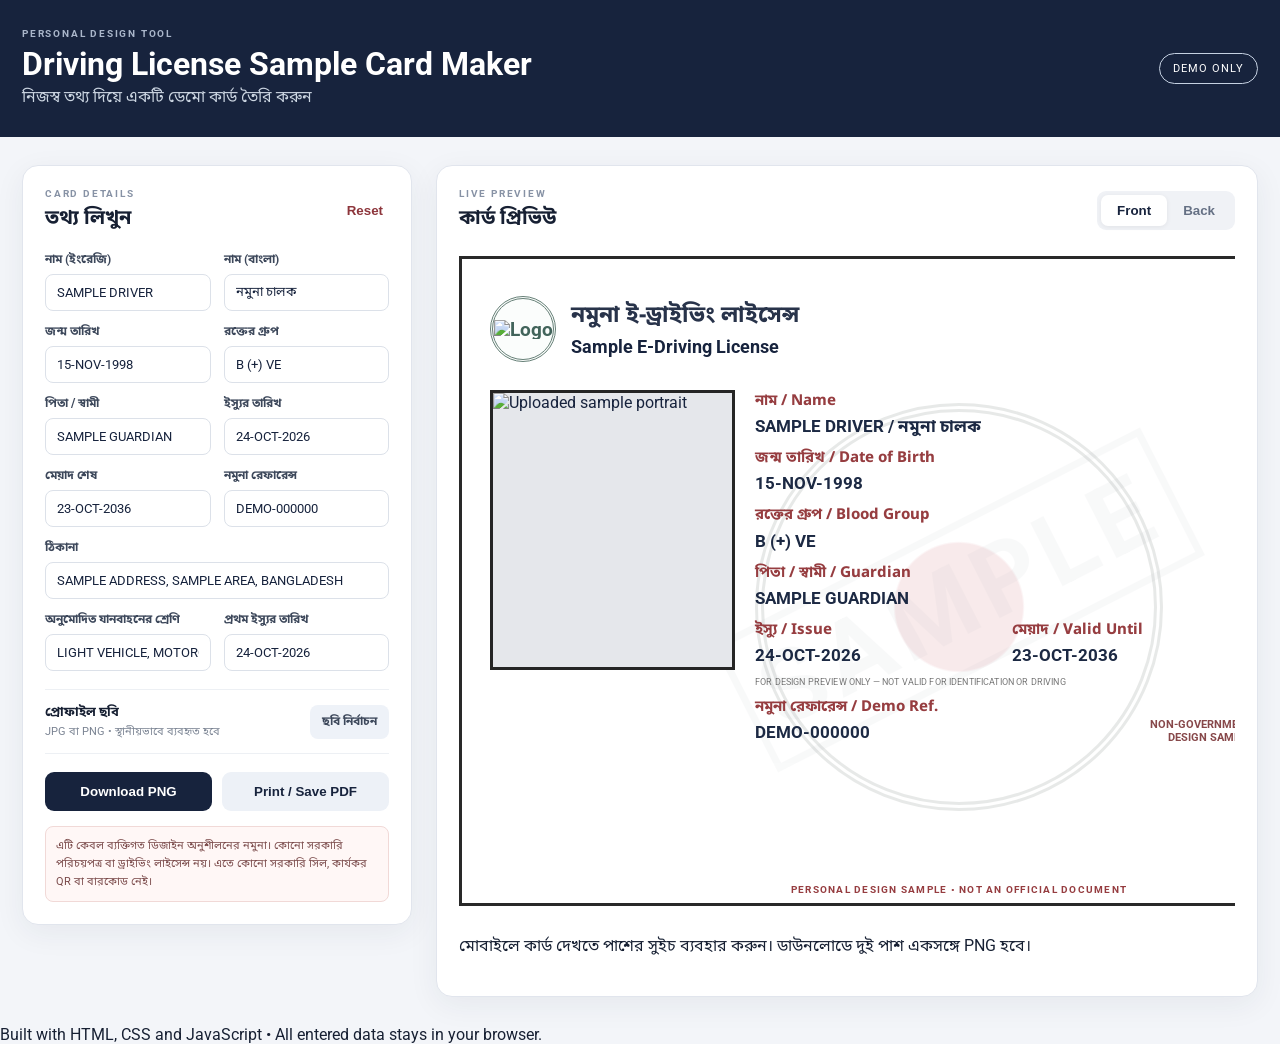
==== index.html @ 72521436 "Update logo image source in index.html" ====
<!doctype html>
<html lang="bn">
<head>
  <meta charset="utf-8">
  <meta name="viewport" content="width=device-width, initial-scale=1">
  <meta name="description" content="Personal driving licence sample card designer">
  <title>Driving License Sample Card Maker</title>
  <link rel="preconnect" href="https://fonts.googleapis.com">
  <link rel="preconnect" href="https://fonts.gstatic.com" crossorigin>
  <link href="https://fonts.googleapis.com/css2?family=Noto+Sans+Bengali:wght@400;500;600;700&family=Roboto:wght@400;500;700&display=swap" rel="stylesheet">
  <link rel="stylesheet" href="style.css">
</head>
<body>
  <header class="topbar">
    <div>
      <p class="eyebrow">PERSONAL DESIGN TOOL</p>
      <h1>Driving License Sample Card Maker</h1>
      <p class="subhead">নিজস্ব তথ্য দিয়ে একটি ডেমো কার্ড তৈরি করুন</p>
    </div>
    <span class="header-tag">DEMO ONLY</span>
  </header>

  <main class="layout">
    <section class="panel form-panel">
      <div class="section-heading">
        <div><p class="eyebrow">CARD DETAILS</p><h2>তথ্য লিখুন</h2></div>
        <button type="button" class="text-button" id="resetBtn">Reset</button>
      </div>

      <form id="cardForm">
        <div class="form-grid">
          <label>নাম (ইংরেজি)<input name="nameEn" id="nameEn" value="SAMPLE DRIVER" maxlength="60"></label>
          <label>নাম (বাংলা)<input name="nameBn" id="nameBn" value="নমুনা চালক" maxlength="60"></label>
          <label>জন্ম তারিখ<input name="dob" id="dob" value="15-NOV-1998" maxlength="20"></label>
          <label>রক্তের গ্রুপ<input name="blood" id="blood" value="B (+) VE" maxlength="12"></label>
          <label>পিতা / স্বামী<input name="guardian" id="guardian" value="SAMPLE GUARDIAN" maxlength="60"></label>
          <label>ইস্যুর তারিখ<input name="issue" id="issue" value="24-OCT-2026" maxlength="20"></label>
          <label>মেয়াদ শেষ<input name="expiry" id="expiry" value="23-OCT-2036" maxlength="20"></label>
          <label>নমুনা রেফারেন্স<input name="reference" id="reference" value="DEMO-000000" maxlength="24"></label>
          <label class="full">ঠিকানা<input name="address" id="address" value="SAMPLE ADDRESS, SAMPLE AREA, BANGLADESH" maxlength="130"></label>
          <label>অনুমোদিত যানবাহনের শ্রেণি<input name="classes" id="classes" value="LIGHT VEHICLE, MOTORCYCLE" maxlength="80"></label>
          <label>প্রথম ইস্যুর তারিখ<input name="firstIssue" id="firstIssue" value="24-OCT-2026" maxlength="20"></label>
        </div>

        <div class="upload-row">
          <div><strong>প্রোফাইল ছবি</strong><small>JPG বা PNG • স্থানীয়ভাবে ব্যবহৃত হবে</small></div>
          <label class="upload-button">ছবি নির্বাচন<input type="file" id="photoInput" accept="image/*"></label>
        </div>
        <div class="actions">
          <button type="button" class="primary" id="downloadPng">Download PNG</button>
          <button type="button" class="secondary" id="printBtn">Print / Save PDF</button>
        </div>
        <p class="notice">এটি কেবল ব্যক্তিগত ডিজাইন অনুশীলনের নমুনা। কোনো সরকারি পরিচয়পত্র বা ড্রাইভিং লাইসেন্স নয়। এতে কোনো সরকারি সিল, কার্যকর QR বা বারকোড নেই।</p>
      </form>
    </section>

    <section class="preview-area">
      <div class="section-heading preview-heading">
        <div><p class="eyebrow">LIVE PREVIEW</p><h2>কার্ড প্রিভিউ</h2></div>
        <div class="side-switch" role="group" aria-label="Card side">
          <button class="side-btn active" data-side="front" type="button">Front</button>
          <button class="side-btn" data-side="back" type="button">Back</button>
        </div>
      </div>

      <div class="card-wrap">
        <article class="license-card front-card" id="frontCard">
          <div class="watermark">SAMPLE</div>
          <div class="card-top">
            <div class="brand-mark">
  <img src="https://raw.githubusercontent.com/royalcyber7r/Drivingcard/main/Logo/brta.png" alt="Logo">
</div>
            <div class="card-title"><strong>নমুনা ই-ড্রাইভিং লাইসেন্স</strong><b>Sample E-Driving License</b></div>
            <div class="country-label">PERSONAL<br>DEMO CARD</div>
          </div>
          <div class="front-content">
            <div class="photo-frame"><img id="photoFront" alt="Uploaded sample portrait"></div>
            <div class="details">
              <div class="field"><span>নাম / Name</span><strong id="vName">SAMPLE DRIVER</strong></div>
              <div class="field"><span>জন্ম তারিখ / Date of Birth</span><strong id="vDob">15-NOV-1998</strong></div>
              <div class="field"><span>রক্তের গ্রুপ / Blood Group</span><strong id="vBlood">B (+) VE</strong></div>
              <div class="field"><span>পিতা / স্বামী / Guardian</span><strong id="vGuardian">SAMPLE GUARDIAN</strong></div>
              <div class="date-row">
                <div class="field"><span>ইস্যু / Issue</span><strong id="vIssue">24-OCT-2026</strong></div>
                <div class="field"><span>মেয়াদ / Valid Until</span><strong id="vExpiry">23-OCT-2036</strong></div>
              </div>
              <p class="tiny-note">FOR DESIGN PREVIEW ONLY — NOT VALID FOR IDENTIFICATION OR DRIVING</p>
              <div class="ref-row"><div class="field"><span>নমুনা রেফারেন্স / Demo Ref.</span><strong id="vReference">DEMO-000000</strong></div><div class="issuer">NON-GOVERNMENT<br>DESIGN SAMPLE</div></div>
            </div>
            <div class="fake-code" aria-label="Decorative sample pattern"><span>DEMO<br>ONLY</span><div class="code-grid" id="frontPattern"></div></div>
          </div>
          <div class="card-bottom">PERSONAL DESIGN SAMPLE • NOT AN OFFICIAL DOCUMENT</div>
        </article>

        <article class="license-card back-card hidden" id="backCard">
          <div class="watermark">SAMPLE</div>
          <div class="back-warning">IF FOUND, THIS SAMPLE CARD HAS NO OFFICIAL OR LEGAL VALIDITY</div>
          <div class="back-top">
            <div class="mini-photo"><img id="photoBack" alt="Uploaded sample portrait"></div>
            <div class="decorative-barcode" id="barPattern"><span>NON-FUNCTIONAL SAMPLE CODE</span></div>
            <div class="brand-mark small-mark">DL</div>
          </div>
          <div class="back-info">
            <div class="field"><span>ঠিকানা / Address</span><strong id="vAddress">SAMPLE ADDRESS, SAMPLE AREA, BANGLADESH</strong></div>
            <div class="back-columns">
              <div class="field"><span>অনুমোদিত যানবাহনের শ্রেণি / Vehicle Class</span><strong id="vClasses">LIGHT VEHICLE, MOTORCYCLE</strong></div>
              <div class="field"><span>প্রথম ইস্যুর তারিখ / First Issue</span><strong id="vFirstIssue">24-OCT-2026</strong></div>
            </div>
          </div>
          <div class="back-lower">
            <div class="fake-code back-code"><span>DEMO<br>ONLY</span><div class="code-grid" id="backPattern"></div></div>
            <p>For design demonstration only.<br>No verification service is connected.<br><b>NOT A GOVERNMENT DOCUMENT</b></p>
            <div class="leaf-mark">✦</div>
          </div>
          <div class="back-footer">DRIVING LICENSE — SAMPLE CARD DESIGN</div>
        </article>
      </div>
      <p class="preview-hint">মোবাইলে কার্ড দেখতে পাশের সুইচ ব্যবহার করুন। ডাউনলোডে দুই পাশ একসঙ্গে PNG হবে।</p>
    </section>
  </main>

  <footer>Built with HTML, CSS and JavaScript • All entered data stays in your browser.</footer>
  <script src="https://cdn.jsdelivr.net/npm/html2canvas@1.4.1/dist/html2canvas.min.js"></script>
  <script src="script.js"></script>
</body>
</html>
---- style.css ----
*{box-sizing:border-box}
:root{--ink:#17233d;--maroon:#8d353b;--muted:#6b7280;--line:#d9dee8;--paper:#fff}
body{margin:0;background:#f3f5f9;color:#172033;font-family:Roboto,"Noto Sans Bengali",sans-serif}
.topbar{padding:28px max(22px,calc((100% - 1320px)/2));background:#17233d;color:#fff;display:flex;justify-content:space-between;align-items:center;gap:20px}
h1{font-size:clamp(22px,3vw,32px);margin:4px 0}.subhead{margin:0;color:#cbd5e1;font-family:"Noto Sans Bengali",sans-serif}
.eyebrow{font-size:10px;letter-spacing:1.8px;font-weight:700;color:#aab6ca;margin:0 0 6px}.header-tag{border:1px solid #c5d1e2;border-radius:20px;padding:8px 13px;font-size:11px;letter-spacing:1px;white-space:nowrap}
.layout{max-width:1320px;margin:28px auto;padding:0 22px;display:grid;grid-template-columns:minmax(300px,390px) minmax(0,1fr);gap:24px;align-items:start}
.panel,.preview-area{background:#fff;border:1px solid #e1e5ed;border-radius:16px;padding:22px;box-shadow:0 8px 30px #1d2c4610}
.section-heading{display:flex;justify-content:space-between;align-items:center;gap:12px;margin-bottom:20px}h2{font-size:20px;margin:0}.section-heading .eyebrow{color:#8792a5}
.text-button{border:0;background:none;color:#8d353b;font-weight:700;cursor:pointer}
.form-grid{display:grid;grid-template-columns:1fr 1fr;gap:13px}
label{font-size:12px;font-weight:700;color:#3d485b;display:flex;flex-direction:column;gap:6px}
input:not([type=file]){width:100%;border:1px solid #dce1e9;border-radius:8px;padding:10px 11px;font:13px Roboto,"Noto Sans Bengali",sans-serif;color:#17233d;outline:none}
input:focus{border-color:#667da5;box-shadow:0 0 0 3px #667da51a}.full{grid-column:1/-1}
.upload-row{margin:18px 0;padding:14px 0;border-top:1px solid #edf0f4;border-bottom:1px solid #edf0f4;display:flex;justify-content:space-between;align-items:center;gap:12px}
.upload-row strong,.upload-row small{display:block}.upload-row strong{font-size:13px}.upload-row small{font-size:11px;color:#7b8493;margin-top:4px}
.upload-button{background:#eef2f8;padding:9px 12px;border-radius:8px;cursor:pointer;white-space:nowrap}.upload-button input{display:none}
.actions{display:flex;gap:10px}.actions button{flex:1;border:0;border-radius:9px;padding:12px 10px;font-weight:700;cursor:pointer}
.primary{background:#17233d;color:#fff}.secondary{background:#edf1f7;color:#17233d}.notice{font-size:11px;line-height:1.65;color:#7b4b4b;background:#fff7f6;border:1px solid #f1d9d7;padding:10px;border-radius:8px;margin:15px 0 0}
.side-switch{display:flex;background:#f0f2f6;padding:4px;border-radius:9px}.side-btn{border:0;padding:8px 16px;border-radius:7px;background:transparent;font-weight:700;color:#657084;cursor:pointer}.side-btn.active{background:#fff;color:#17233d;box-shadow:0 1px 5px #0001}
.card-wrap{width:100%;overflow:auto;padding:4px 0 14px}

/* Refined card layout: closer proportions and spacing to the supplied visual reference.
   All marks/codes remain decorative and explicitly non-official. */
.license-card{width:1000px;max-width:none;aspect-ratio:1000/650;background:#fff;border:3px solid #292929;position:relative;overflow:hidden;padding:26px 28px;color:#17233d;isolation:isolate}
.license-card:before{content:"";position:absolute;width:390px;height:390px;left:50%;top:54%;transform:translate(-50%,-50%);border:9px double #d5d8d6;border-radius:50%;background:radial-gradient(circle,#f4d9dc 0 23%,transparent 23.8% 100%);opacity:.55;z-index:-2}
.watermark{position:absolute;left:50%;top:53%;transform:translate(-50%,-50%) rotate(-27deg);font-size:100px;font-weight:700;letter-spacing:7px;color:#aeb5bb;opacity:.075;white-space:nowrap;z-index:-1;border:7px solid currentColor;padding:6px 16px}
.card-top{display:flex;align-items:center;gap:15px;height:88px}
.brand-mark{width:66px;height:66px;flex:0 0 66px;border:3px double #668077;border-radius:50%;display:grid;place-content:center;text-align:center;font-weight:700;font-size:19px;color:#42645b;background:#fbfdfc;line-height:1}
.brand-mark small{font-size:9px}
.card-title{display:flex;flex-direction:column;gap:5px;flex:1}
.card-title strong{font-family:"Noto Sans Bengali",sans-serif;color:#28334a;font-size:23px}
.card-title b{font-size:18px}
.country-label{text-align:center;color:#477b69;font-size:13px;font-weight:700;line-height:1.55;border-left:1px solid #d8e0da;padding-left:22px;min-width:125px}
.front-content{display:grid;grid-template-columns:245px minmax(0,1fr) 155px;gap:20px;margin-top:17px;align-items:start}
.photo-frame{height:280px;border:3px solid #252525;background:#e5e7eb;display:flex;align-items:center;justify-content:center;overflow:hidden}
.photo-frame img,.mini-photo img{width:100%;height:100%;object-fit:cover}
.details{display:flex;flex-direction:column;gap:10px;min-width:0;padding-top:1px}
.field{display:flex;flex-direction:column;gap:4px;min-width:0}
.field span{font-family:"Noto Sans Bengali",sans-serif;color:#963d40;font-weight:700;font-size:15px;line-height:1.35}
.field strong{font-size:17px;line-height:1.35;overflow-wrap:anywhere;color:#1c2943}
.date-row,.ref-row{display:grid;grid-template-columns:1fr 1fr;gap:15px}
.tiny-note{font-size:9px;color:#777;margin:0;letter-spacing:.15px}
.issuer{font-size:11px;color:#87484a;font-weight:700;align-self:end;text-align:right}
.fake-code{height:142px;border:0;outline:0;display:flex;flex-direction:column;align-items:center;justify-content:flex-start;gap:9px;background:transparent;padding-top:8px}
.fake-code>span{font-size:11px;font-weight:700;color:#8d353b;text-align:center}
.code-grid{width:104px;height:104px;background-color:#fff;background-image:linear-gradient(90deg,#8d353b 10%,transparent 10% 20%,#8d353b 20% 30%,transparent 30% 40%,#8d353b 40% 50%,transparent 50% 60%,#8d353b 60% 70%,transparent 70% 80%,#8d353b 80% 90%,transparent 90%);border:4px solid #8d353b;opacity:.45;position:relative}
.code-grid:after{content:"";position:absolute;inset:10px;border:4px solid #8d353b;opacity:.45}
.card-bottom{position:absolute;bottom:8px;left:0;right:0;text-align:center;font-size:10px;letter-spacing:1.25px;color:#963d40;font-weight:700}
.back-card{padding:22px 28px}
.back-warning{text-align:center;color:#963d40;font-weight:700;font-size:16px;margin:2px 0 15px}
.back-top{display:grid;grid-template-columns:105px 1fr 66px;gap:20px;align-items:center}
.mini-photo{height:125px;width:96px;border:2px solid #aaa;background:#eee;overflow:hidden}
.decorative-barcode{height:78px;display:flex;align-items:flex-end;justify-content:center;padding-bottom:3px;background:repeating-linear-gradient(90deg,#772f35 0 4px,transparent 4px 8px,#772f35 8px 10px,transparent 10px 16px);position:relative;opacity:.72}
.decorative-barcode span{font-size:10px;font-weight:700;background:#fff;color:#772f35;padding:3px 7px}
.small-mark{width:58px;height:58px;flex:0 0 58px}
.back-info{margin:15px 0 0 0}
.back-columns{display:grid;grid-template-columns:1.35fr 1fr;gap:28px;margin-top:25px}
.back-lower{display:flex;align-items:center;justify-content:space-between;margin-top:24px;padding:0 14px}
.back-code{width:110px;height:112px}
.back-code .code-grid{width:82px;height:82px}
.back-lower p{text-align:center;color:#4b5563;font-size:14px;line-height:1.75}
.back-lower p b{color:#963d40}
.leaf-mark{font-size:45px;color:#b5a64b;margin-right:18px}
.back-footer{position:absolute;bottom:8px;left:0;right:0;text-align:center;color:#963d40;font-size:11px;font-weight:700;letter-spacing:1px}
.hidden{display:none!important}

@media(max-width:900px){.layout{grid-template-columns:1fr}.preview-area{min-width:0}.license-card{max-width:none}.card-wrap{overflow-x:auto}.preview-heading{align-items:flex-start}}
@media(max-width:560px){.topbar{padding:22px;align-items:flex-start}.header-tag{font-size:9px}.layout{padding:0 12px;margin:14px auto}.panel,.preview-area{padding:16px}.form-grid{grid-template-columns:1fr}.full{grid-column:auto}.actions{flex-direction:column}.license-card{width:900px;max-width:none}.card-wrap{margin-right:-16px;padding-right:16px}.preview-heading{flex-direction:column}.back-info{margin-left:0}}
@media print{body{background:#fff}.topbar,.form-panel,.preview-heading,.preview-hint,footer{display:none!important}.layout{display:block;margin:0;padding:0}.preview-area{border:0;box-shadow:none;padding:0}.card-wrap{overflow:visible}.license-card{display:block!important;max-width:none;width:900px;margin:0 auto 18px;break-after:page}.license-card:last-child{break-after:auto}.front-card,.back-card{print-color-adjust:exact;-webkit-print-color-adjust:exact}}
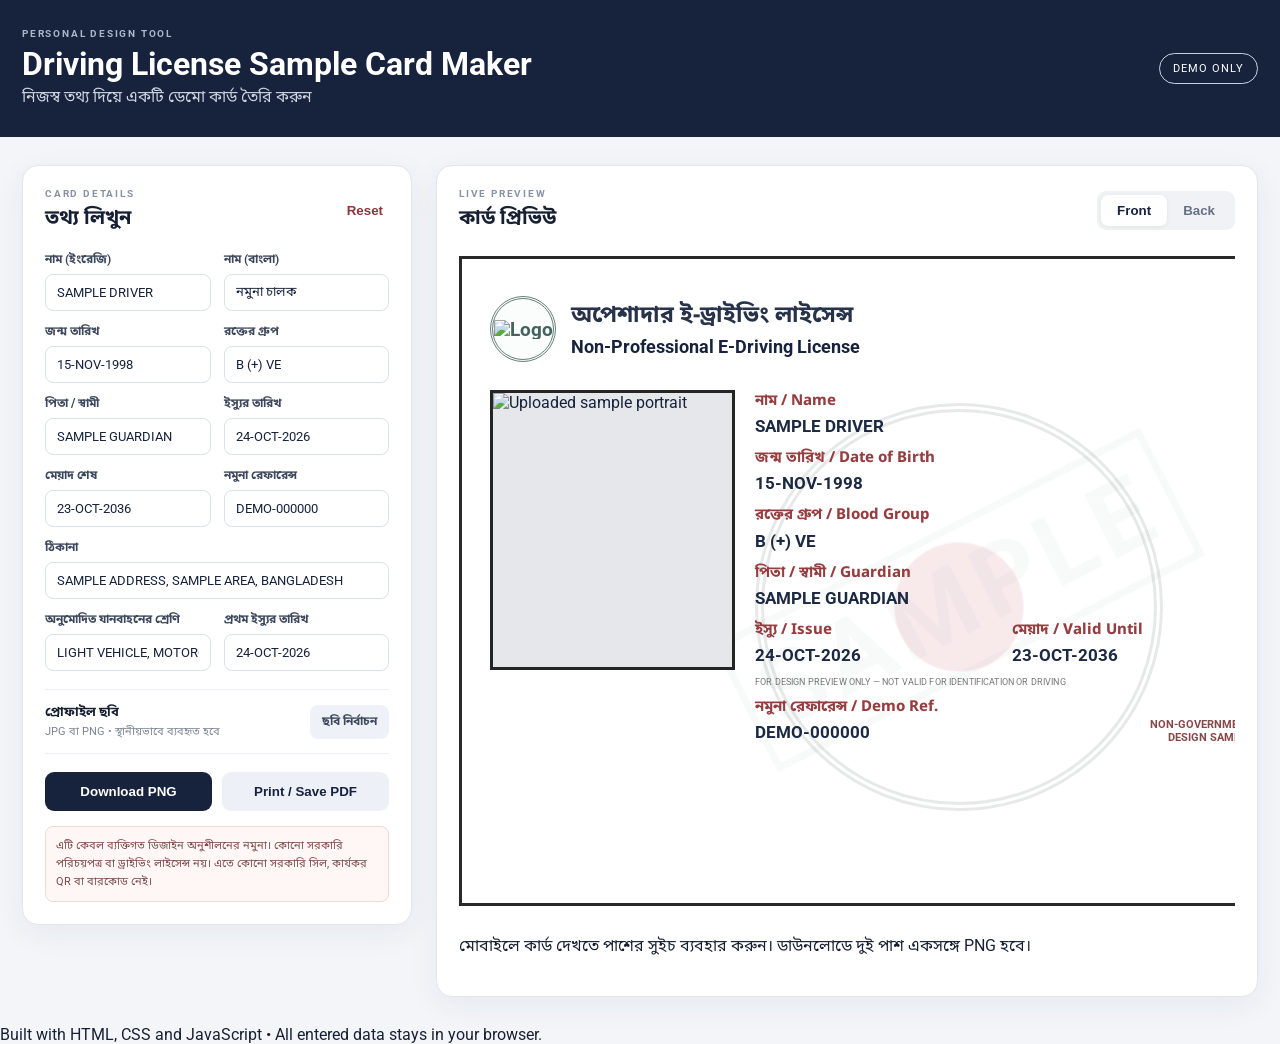
==== commit 6da97df4: "Update e-driving license titles and labels" ====
--- a/index.html
+++ b/index.html
@@ -70,8 +70,8 @@
             <div class="brand-mark">
   <img src="https://raw.githubusercontent.com/royalcyber7r/Drivingcard/main/Logo/brta.png" alt="Logo">
 </div>
-            <div class="card-title"><strong>নমুনা ই-ড্রাইভিং লাইসেন্স</strong><b>Sample E-Driving License</b></div>
-            <div class="country-label">PERSONAL<br>DEMO CARD</div>
+            <div class="card-title"><strong>অপেশাদার ই-ড্রাইভিং লাইসেন্স</strong><b>Non-Professional E-Driving License</b></div>
+            <div class="country-label">Non-Professional<br>DEMO CARD</div>
           </div>
           <div class="front-content">
             <div class="photo-frame"><img id="photoFront" alt="Uploaded sample portrait"></div>
@@ -87,7 +87,7 @@
               <p class="tiny-note">FOR DESIGN PREVIEW ONLY — NOT VALID FOR IDENTIFICATION OR DRIVING</p>
               <div class="ref-row"><div class="field"><span>নমুনা রেফারেন্স / Demo Ref.</span><strong id="vReference">DEMO-000000</strong></div><div class="issuer">NON-GOVERNMENT<br>DESIGN SAMPLE</div></div>
             </div>
-            <div class="fake-code" aria-label="Decorative sample pattern"><span>DEMO<br>ONLY</span><div class="code-grid" id="frontPattern"></div></div>
+            <div class="fake-code" aria-label="Decorative sample pattern"><span>DEMO<br>ONLY</span><div class="code-grid" id="frontPatNon-PERSONA</div>
           </div>
           <div class="card-bottom">PERSONAL DESIGN SAMPLE • NOT AN OFFICIAL DOCUMENT</div>
         </article>
--- a/style.css
+++ b/style.css
@@ -27,7 +27,21 @@
 .watermark{position:absolute;left:50%;top:53%;transform:translate(-50%,-50%) rotate(-27deg);font-size:100px;font-weight:700;letter-spacing:7px;color:#aeb5bb;opacity:.075;white-space:nowrap;z-index:-1;border:7px solid currentColor;padding:6px 16px}
 .card-top{display:flex;align-items:center;gap:15px;height:88px}
 .brand-mark{width:66px;height:66px;flex:0 0 66px;border:3px double #668077;border-radius:50%;display:grid;place-content:center;text-align:center;font-weight:700;font-size:19px;color:#42645b;background:#fbfdfc;line-height:1}
-.brand-mark small{font-size:9px}
+
+.brand-mark {
+  width: 66px;
+  height: 66px;
+  border-radius: 50%;
+  overflow: hidden;
+}
+
+.brand-mark img {
+  width: 100%;
+  height: 100%;
+  object-fit: contain;
+}
+
+
 .card-title{display:flex;flex-direction:column;gap:5px;flex:1}
 .card-title strong{font-family:"Noto Sans Bengali",sans-serif;color:#28334a;font-size:23px}
 .card-title b{font-size:18px}
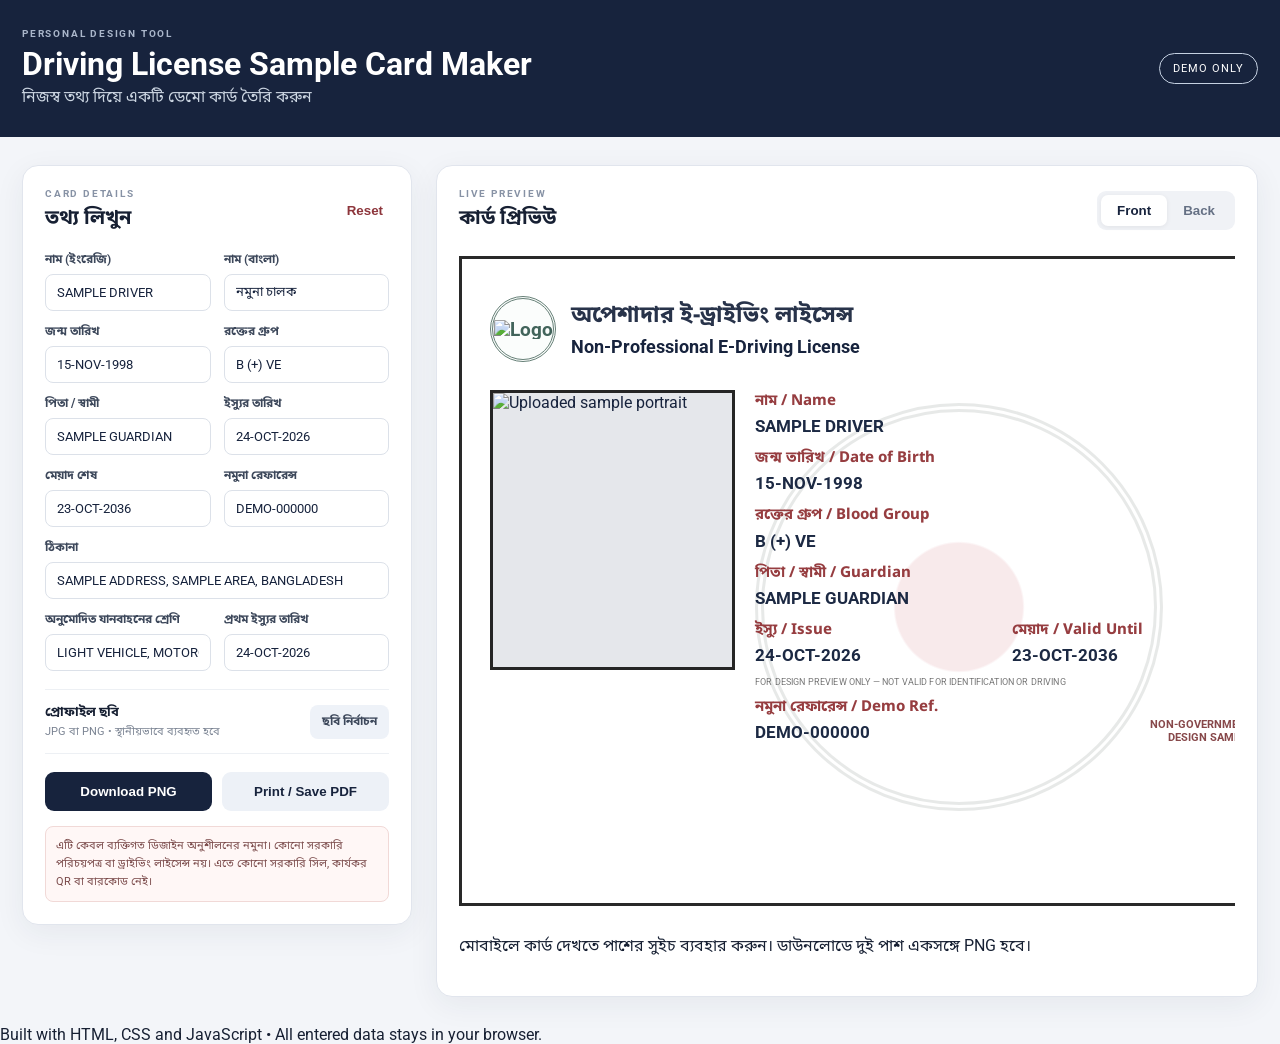
==== commit a1aef895: "Remove 'SAMPLE' watermark from license cards Removed watermark from both front and back license card" ====
--- a/index.html
+++ b/index.html
@@ -65,7 +65,7 @@
 
       <div class="card-wrap">
         <article class="license-card front-card" id="frontCard">
-          <div class="watermark">SAMPLE</div>
+          
           <div class="card-top">
             <div class="brand-mark">
   <img src="https://raw.githubusercontent.com/royalcyber7r/Drivingcard/main/Logo/brta.png" alt="Logo">
@@ -93,12 +93,14 @@
         </article>
 
         <article class="license-card back-card hidden" id="backCard">
-          <div class="watermark">SAMPLE</div>
+          
           <div class="back-warning">IF FOUND, THIS SAMPLE CARD HAS NO OFFICIAL OR LEGAL VALIDITY</div>
           <div class="back-top">
             <div class="mini-photo"><img id="photoBack" alt="Uploaded sample portrait"></div>
             <div class="decorative-barcode" id="barPattern"><span>NON-FUNCTIONAL SAMPLE CODE</span></div>
-            <div class="brand-mark small-mark">DL</div>
+            <div class="brand-mark">
+  <img src="https://raw.githubusercontent.com/royalcyber7r/Drivingcard/main/Logo/brta.png" alt="Logo">
+</div>
           </div>
           <div class="back-info">
             <div class="field"><span>ঠিকানা / Address</span><strong id="vAddress">SAMPLE ADDRESS, SAMPLE AREA, BANGLADESH</strong></div>
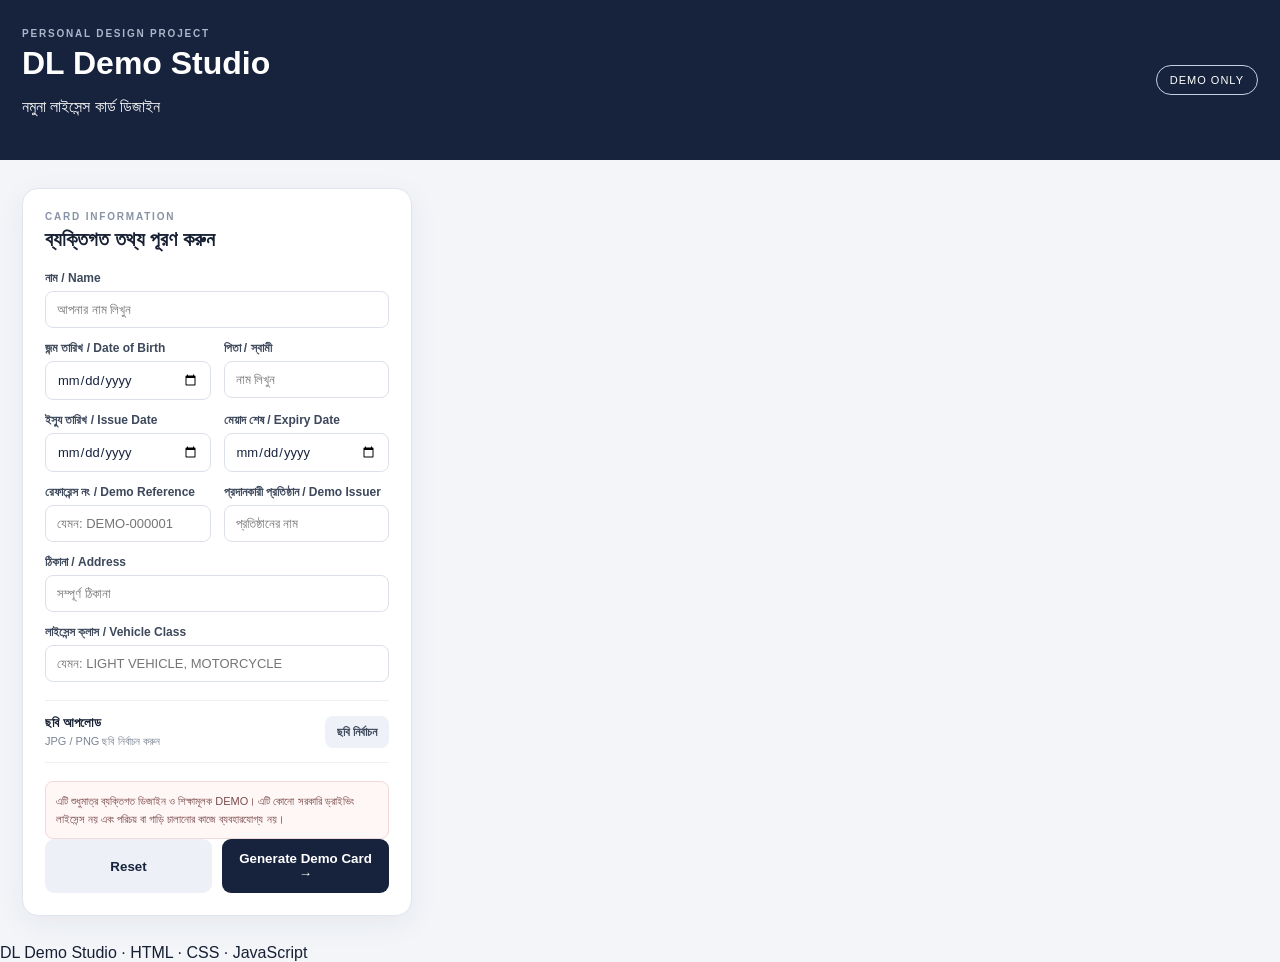
==== commit 3ff4b92b: "Refactor HTML structure and content for demo card" ====
--- a/index.html
+++ b/index.html
@@ -1,128 +1,131 @@
-<!doctype html>
+
+<!DOCTYPE html>
 <html lang="bn">
 <head>
-  <meta charset="utf-8">
-  <meta name="viewport" content="width=device-width, initial-scale=1">
-  <meta name="description" content="Personal driving licence sample card designer">
-  <title>Driving License Sample Card Maker</title>
-  <link rel="preconnect" href="https://fonts.googleapis.com">
-  <link rel="preconnect" href="https://fonts.gstatic.com" crossorigin>
-  <link href="https://fonts.googleapis.com/css2?family=Noto+Sans+Bengali:wght@400;500;600;700&family=Roboto:wght@400;500;700&display=swap" rel="stylesheet">
-  <link rel="stylesheet" href="style.css">
+    <meta charset="UTF-8">
+    <meta name="viewport" content="width=device-width, initial-scale=1.0">
+    <title>DL Demo - Information Form</title>
+    <link rel="stylesheet" href="style.css">
 </head>
 <body>
-  <header class="topbar">
+
+<header class="topbar">
     <div>
-      <p class="eyebrow">PERSONAL DESIGN TOOL</p>
-      <h1>Driving License Sample Card Maker</h1>
-      <p class="subhead">নিজস্ব তথ্য দিয়ে একটি ডেমো কার্ড তৈরি করুন</p>
+        <div class="eyebrow">PERSONAL DESIGN PROJECT</div>
+        <h1>DL Demo Studio</h1>
+        <p>নমুনা লাইসেন্স কার্ড ডিজাইন</p>
     </div>
     <span class="header-tag">DEMO ONLY</span>
-  </header>
+</header>
 
-  <main class="layout">
-    <section class="panel form-panel">
-      <div class="section-heading">
-        <div><p class="eyebrow">CARD DETAILS</p><h2>তথ্য লিখুন</h2></div>
-        <button type="button" class="text-button" id="resetBtn">Reset</button>
-      </div>
-
-      <form id="cardForm">
-        <div class="form-grid">
-          <label>নাম (ইংরেজি)<input name="nameEn" id="nameEn" value="SAMPLE DRIVER" maxlength="60"></label>
-          <label>নাম (বাংলা)<input name="nameBn" id="nameBn" value="নমুনা চালক" maxlength="60"></label>
-          <label>জন্ম তারিখ<input name="dob" id="dob" value="15-NOV-1998" maxlength="20"></label>
-          <label>রক্তের গ্রুপ<input name="blood" id="blood" value="B (+) VE" maxlength="12"></label>
-          <label>পিতা / স্বামী<input name="guardian" id="guardian" value="SAMPLE GUARDIAN" maxlength="60"></label>
-          <label>ইস্যুর তারিখ<input name="issue" id="issue" value="24-OCT-2026" maxlength="20"></label>
-          <label>মেয়াদ শেষ<input name="expiry" id="expiry" value="23-OCT-2036" maxlength="20"></label>
-          <label>নমুনা রেফারেন্স<input name="reference" id="reference" value="DEMO-000000" maxlength="24"></label>
-          <label class="full">ঠিকানা<input name="address" id="address" value="SAMPLE ADDRESS, SAMPLE AREA, BANGLADESH" maxlength="130"></label>
-          <label>অনুমোদিত যানবাহনের শ্রেণি<input name="classes" id="classes" value="LIGHT VEHICLE, MOTORCYCLE" maxlength="80"></label>
-          <label>প্রথম ইস্যুর তারিখ<input name="firstIssue" id="firstIssue" value="24-OCT-2026" maxlength="20"></label>
+<main class="layout">
+    <section class="panel">
+        <div class="section-heading">
+            <div>
+                <div class="eyebrow">CARD INFORMATION</div>
+                <h2>ব্যক্তিগত তথ্য পূরণ করুন</h2>
+            </div>
         </div>
 
-        <div class="upload-row">
-          <div><strong>প্রোফাইল ছবি</strong><small>JPG বা PNG • স্থানীয়ভাবে ব্যবহৃত হবে</small></div>
-          <label class="upload-button">ছবি নির্বাচন<input type="file" id="photoInput" accept="image/*"></label>
-        </div>
-        <div class="actions">
-          <button type="button" class="primary" id="downloadPng">Download PNG</button>
-          <button type="button" class="secondary" id="printBtn">Print / Save PDF</button>
-        </div>
-        <p class="notice">এটি কেবল ব্যক্তিগত ডিজাইন অনুশীলনের নমুনা। কোনো সরকারি পরিচয়পত্র বা ড্রাইভিং লাইসেন্স নয়। এতে কোনো সরকারি সিল, কার্যকর QR বা বারকোড নেই।</p>
-      </form>
+        <form id="licenseForm">
+
+            <div class="form-grid">
+
+                <label class="full">
+                    নাম / Name
+                    <input type="text" id="name" required
+                           placeholder="আপনার নাম লিখুন">
+                </label>
+
+                <label>
+                    জন্ম তারিখ / Date of Birth
+                    <input type="date" id="dob" required>
+                </label>
+
+                <label>
+                    পিতা / স্বামী
+                    <input type="text" id="guardian" required
+                           placeholder="নাম লিখুন">
+                </label>
+
+                <label>
+                    ইস্যু তারিখ / Issue Date
+                    <input type="date" id="issueDate" required>
+                </label>
+
+                <label>
+                    মেয়াদ শেষ / Expiry Date
+                    <input type="date" id="expiryDate" required>
+                </label>
+
+                <label>
+                    রেফারেন্স নং / Demo Reference
+                    <input type="text" id="reference" required
+                           placeholder="যেমন: DEMO-000001">
+                </label>
+
+                <label>
+                    প্রদানকারী প্রতিষ্ঠান / Demo Issuer
+                    <input type="text" id="issuer" required
+                           placeholder="প্রতিষ্ঠানের নাম">
+                </label>
+
+                <label class="full">
+                    ঠিকানা / Address
+                    <input type="text" id="address" required
+                           placeholder="সম্পূর্ণ ঠিকানা">
+                </label>
+
+                <label class="full">
+                    লাইসেন্স ক্লাস / Vehicle Class
+                    <input type="text" id="vehicleClass" required
+                           placeholder="যেমন: LIGHT VEHICLE, MOTORCYCLE">
+                </label>
+
+            </div>
+
+            <div class="upload-row">
+                <div>
+                    <strong>ছবি আপলোড</strong>
+                    <small>JPG / PNG ছবি নির্বাচন করুন</small>
+                </div>
+
+                <label class="upload-button">
+                    ছবি নির্বাচন
+                    <input type="file" id="photo"
+                           accept="image/png,image/jpeg" required>
+                </label>
+            </div>
+
+            <div class="photo-preview">
+                <img id="photoPreview" alt="Photo Preview"
+                     class="hidden">
+            </div>
+
+            <div class="notice">
+                এটি শুধুমাত্র ব্যক্তিগত ডিজাইন ও শিক্ষামূলক DEMO।
+                এটি কোনো সরকারি ড্রাইভিং লাইসেন্স নয় এবং
+                পরিচয় বা গাড়ি চালানোর কাজে ব্যবহারযোগ্য নয়।
+            </div>
+
+            <div class="actions">
+                <button type="reset" class="secondary">
+                    Reset
+                </button>
+
+                <button type="submit" class="primary">
+                    Generate Demo Card →
+                </button>
+            </div>
+
+        </form>
     </section>
+</main>
 
-    <section class="preview-area">
-      <div class="section-heading preview-heading">
-        <div><p class="eyebrow">LIVE PREVIEW</p><h2>কার্ড প্রিভিউ</h2></div>
-        <div class="side-switch" role="group" aria-label="Card side">
-          <button class="side-btn active" data-side="front" type="button">Front</button>
-          <button class="side-btn" data-side="back" type="button">Back</button>
-        </div>
-      </div>
+<footer>
+    DL Demo Studio · HTML · CSS · JavaScript
+</footer>
 
-      <div class="card-wrap">
-        <article class="license-card front-card" id="frontCard">
-          
-          <div class="card-top">
-            <div class="brand-mark">
-  <img src="https://raw.githubusercontent.com/royalcyber7r/Drivingcard/main/Logo/brta.png" alt="Logo">
-</div>
-            <div class="card-title"><strong>অপেশাদার ই-ড্রাইভিং লাইসেন্স</strong><b>Non-Professional E-Driving License</b></div>
-            <div class="country-label">Non-Professional<br>DEMO CARD</div>
-          </div>
-          <div class="front-content">
-            <div class="photo-frame"><img id="photoFront" alt="Uploaded sample portrait"></div>
-            <div class="details">
-              <div class="field"><span>নাম / Name</span><strong id="vName">SAMPLE DRIVER</strong></div>
-              <div class="field"><span>জন্ম তারিখ / Date of Birth</span><strong id="vDob">15-NOV-1998</strong></div>
-              <div class="field"><span>রক্তের গ্রুপ / Blood Group</span><strong id="vBlood">B (+) VE</strong></div>
-              <div class="field"><span>পিতা / স্বামী / Guardian</span><strong id="vGuardian">SAMPLE GUARDIAN</strong></div>
-              <div class="date-row">
-                <div class="field"><span>ইস্যু / Issue</span><strong id="vIssue">24-OCT-2026</strong></div>
-                <div class="field"><span>মেয়াদ / Valid Until</span><strong id="vExpiry">23-OCT-2036</strong></div>
-              </div>
-              <p class="tiny-note">FOR DESIGN PREVIEW ONLY — NOT VALID FOR IDENTIFICATION OR DRIVING</p>
-              <div class="ref-row"><div class="field"><span>নমুনা রেফারেন্স / Demo Ref.</span><strong id="vReference">DEMO-000000</strong></div><div class="issuer">NON-GOVERNMENT<br>DESIGN SAMPLE</div></div>
-            </div>
-            <div class="fake-code" aria-label="Decorative sample pattern"><span>DEMO<br>ONLY</span><div class="code-grid" id="frontPatNon-PERSONA</div>
-          </div>
-          <div class="card-bottom">PERSONAL DESIGN SAMPLE • NOT AN OFFICIAL DOCUMENT</div>
-        </article>
-
-        <article class="license-card back-card hidden" id="backCard">
-          
-          <div class="back-warning">IF FOUND, THIS SAMPLE CARD HAS NO OFFICIAL OR LEGAL VALIDITY</div>
-          <div class="back-top">
-            <div class="mini-photo"><img id="photoBack" alt="Uploaded sample portrait"></div>
-            <div class="decorative-barcode" id="barPattern"><span>NON-FUNCTIONAL SAMPLE CODE</span></div>
-            <div class="brand-mark">
-  <img src="https://raw.githubusercontent.com/royalcyber7r/Drivingcard/main/Logo/brta.png" alt="Logo">
-</div>
-          </div>
-          <div class="back-info">
-            <div class="field"><span>ঠিকানা / Address</span><strong id="vAddress">SAMPLE ADDRESS, SAMPLE AREA, BANGLADESH</strong></div>
-            <div class="back-columns">
-              <div class="field"><span>অনুমোদিত যানবাহনের শ্রেণি / Vehicle Class</span><strong id="vClasses">LIGHT VEHICLE, MOTORCYCLE</strong></div>
-              <div class="field"><span>প্রথম ইস্যুর তারিখ / First Issue</span><strong id="vFirstIssue">24-OCT-2026</strong></div>
-            </div>
-          </div>
-          <div class="back-lower">
-            <div class="fake-code back-code"><span>DEMO<br>ONLY</span><div class="code-grid" id="backPattern"></div></div>
-            <p>For design demonstration only.<br>No verification service is connected.<br><b>NOT A GOVERNMENT DOCUMENT</b></p>
-            <div class="leaf-mark">✦</div>
-          </div>
-          <div class="back-footer">DRIVING LICENSE — SAMPLE CARD DESIGN</div>
-        </article>
-      </div>
-      <p class="preview-hint">মোবাইলে কার্ড দেখতে পাশের সুইচ ব্যবহার করুন। ডাউনলোডে দুই পাশ একসঙ্গে PNG হবে।</p>
-    </section>
-  </main>
-
-  <footer>Built with HTML, CSS and JavaScript • All entered data stays in your browser.</footer>
-  <script src="https://cdn.jsdelivr.net/npm/html2canvas@1.4.1/dist/html2canvas.min.js"></script>
-  <script src="script.js"></script>
+<script src="script.js"></script>
 </body>
 </html>
--- a/style.css
+++ b/style.css
@@ -1,84 +1,797 @@
-*{box-sizing:border-box}
-:root{--ink:#17233d;--maroon:#8d353b;--muted:#6b7280;--line:#d9dee8;--paper:#fff}
-body{margin:0;background:#f3f5f9;color:#172033;font-family:Roboto,"Noto Sans Bengali",sans-serif}
-.topbar{padding:28px max(22px,calc((100% - 1320px)/2));background:#17233d;color:#fff;display:flex;justify-content:space-between;align-items:center;gap:20px}
-h1{font-size:clamp(22px,3vw,32px);margin:4px 0}.subhead{margin:0;color:#cbd5e1;font-family:"Noto Sans Bengali",sans-serif}
-.eyebrow{font-size:10px;letter-spacing:1.8px;font-weight:700;color:#aab6ca;margin:0 0 6px}.header-tag{border:1px solid #c5d1e2;border-radius:20px;padding:8px 13px;font-size:11px;letter-spacing:1px;white-space:nowrap}
-.layout{max-width:1320px;margin:28px auto;padding:0 22px;display:grid;grid-template-columns:minmax(300px,390px) minmax(0,1fr);gap:24px;align-items:start}
-.panel,.preview-area{background:#fff;border:1px solid #e1e5ed;border-radius:16px;padding:22px;box-shadow:0 8px 30px #1d2c4610}
-.section-heading{display:flex;justify-content:space-between;align-items:center;gap:12px;margin-bottom:20px}h2{font-size:20px;margin:0}.section-heading .eyebrow{color:#8792a5}
-.text-button{border:0;background:none;color:#8d353b;font-weight:700;cursor:pointer}
-.form-grid{display:grid;grid-template-columns:1fr 1fr;gap:13px}
-label{font-size:12px;font-weight:700;color:#3d485b;display:flex;flex-direction:column;gap:6px}
-input:not([type=file]){width:100%;border:1px solid #dce1e9;border-radius:8px;padding:10px 11px;font:13px Roboto,"Noto Sans Bengali",sans-serif;color:#17233d;outline:none}
-input:focus{border-color:#667da5;box-shadow:0 0 0 3px #667da51a}.full{grid-column:1/-1}
-.upload-row{margin:18px 0;padding:14px 0;border-top:1px solid #edf0f4;border-bottom:1px solid #edf0f4;display:flex;justify-content:space-between;align-items:center;gap:12px}
-.upload-row strong,.upload-row small{display:block}.upload-row strong{font-size:13px}.upload-row small{font-size:11px;color:#7b8493;margin-top:4px}
-.upload-button{background:#eef2f8;padding:9px 12px;border-radius:8px;cursor:pointer;white-space:nowrap}.upload-button input{display:none}
-.actions{display:flex;gap:10px}.actions button{flex:1;border:0;border-radius:9px;padding:12px 10px;font-weight:700;cursor:pointer}
-.primary{background:#17233d;color:#fff}.secondary{background:#edf1f7;color:#17233d}.notice{font-size:11px;line-height:1.65;color:#7b4b4b;background:#fff7f6;border:1px solid #f1d9d7;padding:10px;border-radius:8px;margin:15px 0 0}
-.side-switch{display:flex;background:#f0f2f6;padding:4px;border-radius:9px}.side-btn{border:0;padding:8px 16px;border-radius:7px;background:transparent;font-weight:700;color:#657084;cursor:pointer}.side-btn.active{background:#fff;color:#17233d;box-shadow:0 1px 5px #0001}
-.card-wrap{width:100%;overflow:auto;padding:4px 0 14px}
-
-/* Refined card layout: closer proportions and spacing to the supplied visual reference.
-   All marks/codes remain decorative and explicitly non-official. */
-.license-card{width:1000px;max-width:none;aspect-ratio:1000/650;background:#fff;border:3px solid #292929;position:relative;overflow:hidden;padding:26px 28px;color:#17233d;isolation:isolate}
-.license-card:before{content:"";position:absolute;width:390px;height:390px;left:50%;top:54%;transform:translate(-50%,-50%);border:9px double #d5d8d6;border-radius:50%;background:radial-gradient(circle,#f4d9dc 0 23%,transparent 23.8% 100%);opacity:.55;z-index:-2}
-.watermark{position:absolute;left:50%;top:53%;transform:translate(-50%,-50%) rotate(-27deg);font-size:100px;font-weight:700;letter-spacing:7px;color:#aeb5bb;opacity:.075;white-space:nowrap;z-index:-1;border:7px solid currentColor;padding:6px 16px}
-.card-top{display:flex;align-items:center;gap:15px;height:88px}
-.brand-mark{width:66px;height:66px;flex:0 0 66px;border:3px double #668077;border-radius:50%;display:grid;place-content:center;text-align:center;font-weight:700;font-size:19px;color:#42645b;background:#fbfdfc;line-height:1}
+
+* {
+    box-sizing: border-box;
+}
+
+:root {
+    --ink: #17233d;
+    --maroon: #8d353b;
+    --muted: #6b7280;
+    --line: #d9dee8;
+    --paper: #fff;
+}
+
+body {
+    margin: 0;
+    background: #f3f5f9;
+    color: #172033;
+    font-family: Roboto, "Noto Sans Bengali", sans-serif;
+}
+
+/* HEADER */
+
+.topbar {
+    padding: 28px max(22px, calc((100% - 1320px)/2));
+    background: #17233d;
+    color: #fff;
+    display: flex;
+    justify-content: space-between;
+    align-items: center;
+    gap: 20px;
+}
+
+h1 {
+    font-size: clamp(22px, 3vw, 32px);
+    margin: 4px 0;
+}
+
+.subhead {
+    margin: 0;
+    color: #cbd5e1;
+    font-family: "Noto Sans Bengali", sans-serif;
+}
+
+.eyebrow {
+    font-size: 10px;
+    letter-spacing: 1.8px;
+    font-weight: 700;
+    color: #aab6ca;
+    margin: 0 0 6px;
+}
+
+.header-tag {
+    border: 1px solid #c5d1e2;
+    border-radius: 20px;
+    padding: 8px 13px;
+    font-size: 11px;
+    letter-spacing: 1px;
+    white-space: nowrap;
+}
+
+/* MAIN LAYOUT */
+
+.layout {
+    max-width: 1320px;
+    margin: 28px auto;
+    padding: 0 22px;
+    display: grid;
+    grid-template-columns: minmax(300px, 390px) minmax(0, 1fr);
+    gap: 24px;
+    align-items: start;
+}
+
+.panel,
+.preview-area {
+    background: #fff;
+    border: 1px solid #e1e5ed;
+    border-radius: 16px;
+    padding: 22px;
+    box-shadow: 0 8px 30px #1d2c4610;
+}
+
+.section-heading {
+    display: flex;
+    justify-content: space-between;
+    align-items: center;
+    gap: 12px;
+    margin-bottom: 20px;
+}
+
+h2 {
+    font-size: 20px;
+    margin: 0;
+}
+
+.section-heading .eyebrow {
+    color: #8792a5;
+}
+
+.text-button {
+    border: 0;
+    background: none;
+    color: #8d353b;
+    font-weight: 700;
+    cursor: pointer;
+}
+
+/* FORM */
+
+.form-grid {
+    display: grid;
+    grid-template-columns: 1fr 1fr;
+    gap: 13px;
+}
+
+label {
+    font-size: 12px;
+    font-weight: 700;
+    color: #3d485b;
+    display: flex;
+    flex-direction: column;
+    gap: 6px;
+}
+
+input:not([type=file]) {
+    width: 100%;
+    border: 1px solid #dce1e9;
+    border-radius: 8px;
+    padding: 10px 11px;
+    font: 13px Roboto, "Noto Sans Bengali", sans-serif;
+    color: #17233d;
+    outline: none;
+}
+
+input:focus {
+    border-color: #667da5;
+    box-shadow: 0 0 0 3px #667da51a;
+}
+
+.full {
+    grid-column: 1 / -1;
+}
+
+/* PHOTO UPLOAD */
+
+.upload-row {
+    margin: 18px 0;
+    padding: 14px 0;
+    border-top: 1px solid #edf0f4;
+    border-bottom: 1px solid #edf0f4;
+    display: flex;
+    justify-content: space-between;
+    align-items: center;
+    gap: 12px;
+}
+
+.upload-row strong,
+.upload-row small {
+    display: block;
+}
+
+.upload-row strong {
+    font-size: 13px;
+}
+
+.upload-row small {
+    font-size: 11px;
+    color: #7b8493;
+    margin-top: 4px;
+}
+
+.upload-button {
+    background: #eef2f8;
+    padding: 9px 12px;
+    border-radius: 8px;
+    cursor: pointer;
+    white-space: nowrap;
+}
+
+.upload-button input {
+    display: none;
+}
+
+/* BUTTONS */
+
+.actions {
+    display: flex;
+    gap: 10px;
+}
+
+.actions button {
+    flex: 1;
+    border: 0;
+    border-radius: 9px;
+    padding: 12px 10px;
+    font-weight: 700;
+    cursor: pointer;
+}
+
+.primary {
+    background: #17233d;
+    color: #fff;
+}
+
+.secondary {
+    background: #edf1f7;
+    color: #17233d;
+}
+
+.notice {
+    font-size: 11px;
+    line-height: 1.65;
+    color: #7b4b4b;
+    background: #fff7f6;
+    border: 1px solid #f1d9d7;
+    padding: 10px;
+    border-radius: 8px;
+    margin: 15px 0 0;
+}
+
+/* FRONT / BACK SWITCH */
+
+.side-switch {
+    display: flex;
+    background: #f0f2f6;
+    padding: 4px;
+    border-radius: 9px;
+}
+
+.side-btn {
+    border: 0;
+    padding: 8px 16px;
+    border-radius: 7px;
+    background: transparent;
+    font-weight: 700;
+    color: #657084;
+    cursor: pointer;
+}
+
+.side-btn.active {
+    background: #fff;
+    color: #17233d;
+    box-shadow: 0 1px 5px #0001;
+}
+
+.card-wrap {
+    width: 100%;
+    overflow: auto;
+    padding: 4px 0 14px;
+}
+
+/* CARD BASE */
+
+.license-card {
+    width: 1000px;
+    max-width: none;
+    aspect-ratio: 1000 / 650;
+    background: #fff;
+    border: 3px solid #292929;
+    position: relative;
+    overflow: hidden;
+    padding: 26px 28px;
+    color: #17233d;
+    isolation: isolate;
+}
+
+/* CENTER WATERMARK */
+
+.license-card:before {
+    content: "";
+    position: absolute;
+
+    width: 390px;
+    height: 390px;
+
+    left: 50%;
+    top: 54%;
+
+    transform: translate(-50%, -50%);
+
+    border: 9px double #d5d8d6;
+    border-radius: 50%;
+
+    background-color: transparent;
+
+    background-image: url("Logo/brta.png");
+
+    background-repeat: no-repeat;
+    background-position: center;
+
+    background-size: 340px 340px;
+
+    opacity: 0.16;
+
+    z-index: -1;
+    pointer-events: none;
+}
+
+/* TEXT WATERMARK */
+
+.watermark {
+    position: absolute;
+    left: 50%;
+    top: 53%;
+
+    transform: translate(-50%, -50%) rotate(-27deg);
+
+    font-size: 100px;
+    font-weight: 700;
+    letter-spacing: 7px;
+
+    color: #aeb5bb;
+    opacity: 0.075;
+
+    white-space: nowrap;
+
+    z-index: 0;
+
+    border: 7px solid currentColor;
+    padding: 6px 16px;
+
+    pointer-events: none;
+}
+
+/* LOGO */
 
 .brand-mark {
-  width: 66px;
-  height: 66px;
-  border-radius: 50%;
-  overflow: hidden;
+    width: 66px;
+    height: 66px;
+    flex: 0 0 66px;
+
+    border: none;
+    border-radius: 50%;
+    overflow: hidden;
+
+    display: flex;
+    align-items: center;
+    justify-content: center;
+
+    background: transparent;
 }
 
 .brand-mark img {
-  width: 100%;
-  height: 100%;
-  object-fit: contain;
-}
-
-
-.card-title{display:flex;flex-direction:column;gap:5px;flex:1}
-.card-title strong{font-family:"Noto Sans Bengali",sans-serif;color:#28334a;font-size:23px}
-.card-title b{font-size:18px}
-.country-label{text-align:center;color:#477b69;font-size:13px;font-weight:700;line-height:1.55;border-left:1px solid #d8e0da;padding-left:22px;min-width:125px}
-.front-content{display:grid;grid-template-columns:245px minmax(0,1fr) 155px;gap:20px;margin-top:17px;align-items:start}
-.photo-frame{height:280px;border:3px solid #252525;background:#e5e7eb;display:flex;align-items:center;justify-content:center;overflow:hidden}
-.photo-frame img,.mini-photo img{width:100%;height:100%;object-fit:cover}
-.details{display:flex;flex-direction:column;gap:10px;min-width:0;padding-top:1px}
-.field{display:flex;flex-direction:column;gap:4px;min-width:0}
-.field span{font-family:"Noto Sans Bengali",sans-serif;color:#963d40;font-weight:700;font-size:15px;line-height:1.35}
-.field strong{font-size:17px;line-height:1.35;overflow-wrap:anywhere;color:#1c2943}
-.date-row,.ref-row{display:grid;grid-template-columns:1fr 1fr;gap:15px}
-.tiny-note{font-size:9px;color:#777;margin:0;letter-spacing:.15px}
-.issuer{font-size:11px;color:#87484a;font-weight:700;align-self:end;text-align:right}
-.fake-code{height:142px;border:0;outline:0;display:flex;flex-direction:column;align-items:center;justify-content:flex-start;gap:9px;background:transparent;padding-top:8px}
-.fake-code>span{font-size:11px;font-weight:700;color:#8d353b;text-align:center}
-.code-grid{width:104px;height:104px;background-color:#fff;background-image:linear-gradient(90deg,#8d353b 10%,transparent 10% 20%,#8d353b 20% 30%,transparent 30% 40%,#8d353b 40% 50%,transparent 50% 60%,#8d353b 60% 70%,transparent 70% 80%,#8d353b 80% 90%,transparent 90%);border:4px solid #8d353b;opacity:.45;position:relative}
-.code-grid:after{content:"";position:absolute;inset:10px;border:4px solid #8d353b;opacity:.45}
-.card-bottom{position:absolute;bottom:8px;left:0;right:0;text-align:center;font-size:10px;letter-spacing:1.25px;color:#963d40;font-weight:700}
-.back-card{padding:22px 28px}
-.back-warning{text-align:center;color:#963d40;font-weight:700;font-size:16px;margin:2px 0 15px}
-.back-top{display:grid;grid-template-columns:105px 1fr 66px;gap:20px;align-items:center}
-.mini-photo{height:125px;width:96px;border:2px solid #aaa;background:#eee;overflow:hidden}
-.decorative-barcode{height:78px;display:flex;align-items:flex-end;justify-content:center;padding-bottom:3px;background:repeating-linear-gradient(90deg,#772f35 0 4px,transparent 4px 8px,#772f35 8px 10px,transparent 10px 16px);position:relative;opacity:.72}
-.decorative-barcode span{font-size:10px;font-weight:700;background:#fff;color:#772f35;padding:3px 7px}
-.small-mark{width:58px;height:58px;flex:0 0 58px}
-.back-info{margin:15px 0 0 0}
-.back-columns{display:grid;grid-template-columns:1.35fr 1fr;gap:28px;margin-top:25px}
-.back-lower{display:flex;align-items:center;justify-content:space-between;margin-top:24px;padding:0 14px}
-.back-code{width:110px;height:112px}
-.back-code .code-grid{width:82px;height:82px}
-.back-lower p{text-align:center;color:#4b5563;font-size:14px;line-height:1.75}
-.back-lower p b{color:#963d40}
-.leaf-mark{font-size:45px;color:#b5a64b;margin-right:18px}
-.back-footer{position:absolute;bottom:8px;left:0;right:0;text-align:center;color:#963d40;font-size:11px;font-weight:700;letter-spacing:1px}
-.hidden{display:none!important}
-
-@media(max-width:900px){.layout{grid-template-columns:1fr}.preview-area{min-width:0}.license-card{max-width:none}.card-wrap{overflow-x:auto}.preview-heading{align-items:flex-start}}
-@media(max-width:560px){.topbar{padding:22px;align-items:flex-start}.header-tag{font-size:9px}.layout{padding:0 12px;margin:14px auto}.panel,.preview-area{padding:16px}.form-grid{grid-template-columns:1fr}.full{grid-column:auto}.actions{flex-direction:column}.license-card{width:900px;max-width:none}.card-wrap{margin-right:-16px;padding-right:16px}.preview-heading{flex-direction:column}.back-info{margin-left:0}}
-@media print{body{background:#fff}.topbar,.form-panel,.preview-heading,.preview-hint,footer{display:none!important}.layout{display:block;margin:0;padding:0}.preview-area{border:0;box-shadow:none;padding:0}.card-wrap{overflow:visible}.license-card{display:block!important;max-width:none;width:900px;margin:0 auto 18px;break-after:page}.license-card:last-child{break-after:auto}.front-card,.back-card{print-color-adjust:exact;-webkit-print-color-adjust:exact}}
+    width: 100%;
+    height: 100%;
+    object-fit: contain;
+    background: transparent;
+}
+
+/* FRONT HEADER */
+
+.card-top {
+    display: flex;
+    align-items: center;
+    gap: 15px;
+    height: 88px;
+    position: relative;
+    z-index: 1;
+}
+
+.card-title {
+    display: flex;
+    flex-direction: column;
+    gap: 5px;
+    flex: 1;
+}
+
+.card-title strong {
+    font-family: "Noto Sans Bengali", sans-serif;
+    color: #28334a;
+    font-size: 23px;
+}
+
+.card-title b {
+    font-size: 18px;
+}
+
+.country-label {
+    text-align: center;
+    color: #477b69;
+    font-size: 13px;
+    font-weight: 700;
+    line-height: 1.55;
+    border-left: 1px solid #d8e0da;
+    padding-left: 22px;
+    min-width: 125px;
+}
+
+/* FRONT CONTENT */
+
+.front-content {
+    display: grid;
+    grid-template-columns: 245px minmax(0, 1fr) 155px;
+    gap: 20px;
+    margin-top: 17px;
+    align-items: start;
+    position: relative;
+    z-index: 1;
+}
+
+.photo-frame {
+    height: 280px;
+    border: 3px solid #252525;
+    background: #e5e7eb;
+    display: flex;
+    align-items: center;
+    justify-content: center;
+    overflow: hidden;
+}
+
+.photo-frame img,
+.mini-photo img {
+    width: 100%;
+    height: 100%;
+    object-fit: cover;
+}
+
+/* DETAILS */
+
+.details {
+    display: flex;
+    flex-direction: column;
+    gap: 10px;
+    min-width: 0;
+    padding-top: 1px;
+}
+
+.field {
+    display: flex;
+    flex-direction: column;
+    gap: 4px;
+    min-width: 0;
+}
+
+.field span {
+    font-family: "Noto Sans Bengali", sans-serif;
+    color: #963d40;
+    font-weight: 700;
+    font-size: 15px;
+    line-height: 1.35;
+}
+
+.field strong {
+    font-size: 17px;
+    line-height: 1.35;
+    overflow-wrap: anywhere;
+    color: #1c2943;
+}
+
+.date-row,
+.ref-row {
+    display: grid;
+    grid-template-columns: 1fr 1fr;
+    gap: 15px;
+}
+
+.tiny-note {
+    font-size: 9px;
+    color: #777;
+    margin: 0;
+    letter-spacing: .15px;
+}
+
+.issuer {
+    font-size: 11px;
+    color: #87484a;
+    font-weight: 700;
+    align-self: end;
+    text-align: right;
+}
+
+/* DECORATIVE SAMPLE PATTERN */
+
+.fake-code {
+    height: 142px;
+    border: 0;
+    outline: 0;
+    display: flex;
+    flex-direction: column;
+    align-items: center;
+    justify-content: flex-start;
+    gap: 9px;
+    background: transparent;
+    padding-top: 8px;
+}
+
+.fake-code > span {
+    font-size: 11px;
+    font-weight: 700;
+    color: #8d353b;
+    text-align: center;
+}
+
+.code-grid {
+    width: 104px;
+    height: 104px;
+    background-color: #fff;
+    background-image: linear-gradient(
+        90deg,
+        #8d353b 10%,
+        transparent 10% 20%,
+        #8d353b 20% 30%,
+        transparent 30% 40%,
+        #8d353b 40% 50%,
+        transparent 50% 60%,
+        #8d353b 60% 70%,
+        transparent 70% 80%,
+        #8d353b 80% 90%,
+        transparent 90%
+    );
+    border: 4px solid #8d353b;
+    opacity: .45;
+    position: relative;
+}
+
+.code-grid:after {
+    content: "";
+    position: absolute;
+    inset: 10px;
+    border: 4px solid #8d353b;
+    opacity: .45;
+}
+
+/* FRONT FOOTER */
+
+.card-bottom {
+    position: absolute;
+    bottom: 8px;
+    left: 0;
+    right: 0;
+    text-align: center;
+    font-size: 10px;
+    letter-spacing: 1.25px;
+    color: #963d40;
+    font-weight: 700;
+    z-index: 1;
+}
+
+/* BACK SIDE */
+
+.back-card {
+    padding: 22px 28px;
+}
+
+.back-warning {
+    text-align: center;
+    color: #963d40;
+    font-weight: 700;
+    font-size: 16px;
+    margin: 2px 0 15px;
+    position: relative;
+    z-index: 1;
+}
+
+.back-top {
+    display: grid;
+    grid-template-columns: 105px 1fr 66px;
+    gap: 20px;
+    align-items: center;
+    position: relative;
+    z-index: 1;
+}
+
+.mini-photo {
+    height: 125px;
+    width: 96px;
+    border: 2px solid #aaa;
+    background: #eee;
+    overflow: hidden;
+}
+
+.decorative-barcode {
+    height: 78px;
+    display: flex;
+    align-items: flex-end;
+    justify-content: center;
+    padding-bottom: 3px;
+    background: repeating-linear-gradient(
+        90deg,
+        #772f35 0 4px,
+        transparent 4px 8px,
+        #772f35 8px 10px,
+        transparent 10px 16px
+    );
+    position: relative;
+    opacity: .72;
+}
+
+.decorative-barcode span {
+    font-size: 10px;
+    font-weight: 700;
+    background: #fff;
+    color: #772f35;
+    padding: 3px 7px;
+}
+
+.small-mark {
+    width: 58px;
+    height: 58px;
+    flex: 0 0 58px;
+}
+
+.back-info {
+    margin: 15px 0 0;
+    position: relative;
+    z-index: 1;
+}
+
+.back-columns {
+    display: grid;
+    grid-template-columns: 1.35fr 1fr;
+    gap: 28px;
+    margin-top: 25px;
+}
+
+.back-lower {
+    display: flex;
+    align-items: center;
+    justify-content: space-between;
+    margin-top: 24px;
+    padding: 0 14px;
+    position: relative;
+    z-index: 1;
+}
+
+.back-code {
+    width: 110px;
+    height: 112px;
+}
+
+.back-code .code-grid {
+    width: 82px;
+    height: 82px;
+}
+
+.back-lower p {
+    text-align: center;
+    color: #4b5563;
+    font-size: 14px;
+    line-height: 1.75;
+}
+
+.back-lower p b {
+    color: #963d40;
+}
+
+.leaf-mark {
+    font-size: 45px;
+    color: #b5a64b;
+    margin-right: 18px;
+}
+
+.back-footer {
+    position: absolute;
+    bottom: 8px;
+    left: 0;
+    right: 0;
+    text-align: center;
+    color: #963d40;
+    font-size: 11px;
+    font-weight: 700;
+    letter-spacing: 1px;
+    z-index: 1;
+}
+
+/* HIDE ELEMENT */
+
+.hidden {
+    display: none !important;
+}
+
+/* TABLET */
+
+@media(max-width: 900px) {
+
+    .layout {
+        grid-template-columns: 1fr;
+    }
+
+    .preview-area {
+        min-width: 0;
+    }
+
+    .license-card {
+        max-width: none;
+    }
+
+    .card-wrap {
+        overflow-x: auto;
+    }
+
+    .preview-heading {
+        align-items: flex-start;
+    }
+}
+
+/* MOBILE */
+
+@media(max-width: 560px) {
+
+    .topbar {
+        padding: 22px;
+        align-items: flex-start;
+    }
+
+    .header-tag {
+        font-size: 9px;
+    }
+
+    .layout {
+        padding: 0 12px;
+        margin: 14px auto;
+    }
+
+    .panel,
+    .preview-area {
+        padding: 16px;
+    }
+
+    .form-grid {
+        grid-template-columns: 1fr;
+    }
+
+    .full {
+        grid-column: auto;
+    }
+
+    .actions {
+        flex-direction: column;
+    }
+
+    .license-card {
+        width: 1000px;
+        max-width: none;
+    }
+
+    .card-wrap {
+        overflow-x: auto;
+        -webkit-overflow-scrolling: touch;
+        margin-right: -16px;
+        padding-right: 16px;
+    }
+
+    .preview-heading {
+        flex-direction: column;
+    }
+
+    .back-info {
+        margin-left: 0;
+    }
+}
+
+/* PRINT */
+
+@media print {
+
+    body {
+        background: #fff;
+    }
+
+    .topbar,
+    .form-panel,
+    .preview-heading,
+    .preview-hint,
+    footer {
+        display: none !important;
+    }
+
+    .layout {
+        display: block;
+        margin: 0;
+        padding: 0;
+    }
+
+    .preview-area {
+        border: 0;
+        box-shadow: none;
+        padding: 0;
+    }
+
+    .card-wrap {
+        overflow: visible;
+    }
+
+    .license-card {
+        display: block !important;
+        max-width: none;
+        width: 900px;
+        margin: 0 auto 18px;
+        break-after: page;
+        print-color-adjust: exact;
+        -webkit-print-color-adjust: exact;
+    }
+
+    .license-card:last-child {
+        break-after: auto;
+    }
+}
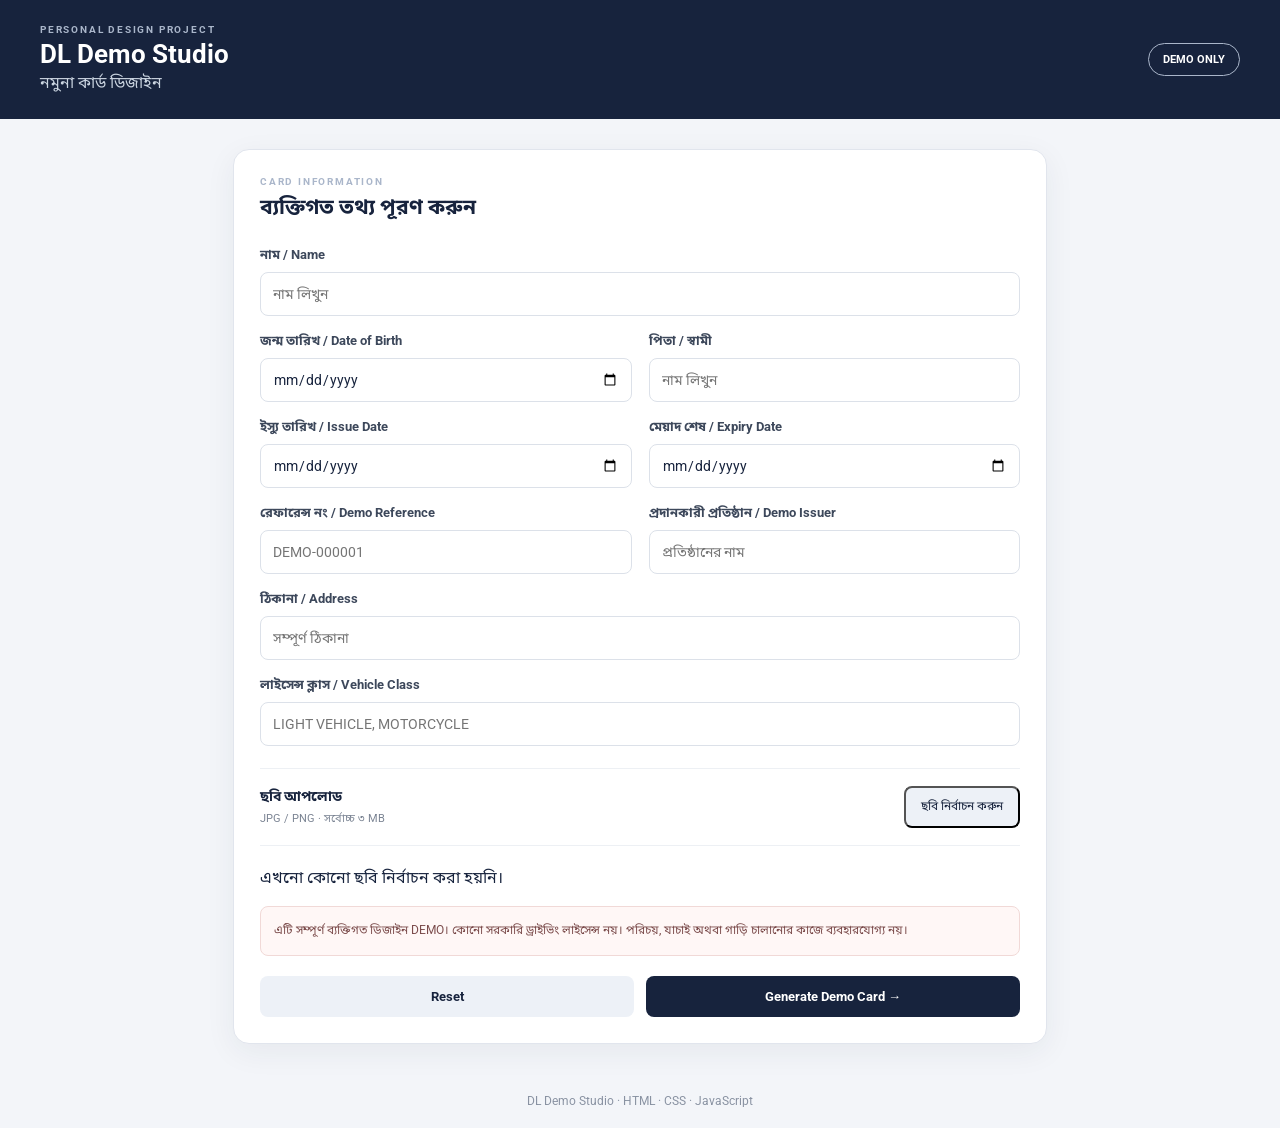
==== commit 0817af50: "Update title and text in index.html" ====
--- a/index.html
+++ b/index.html
@@ -4,7 +4,7 @@
 <head>
     <meta charset="UTF-8">
     <meta name="viewport" content="width=device-width, initial-scale=1.0">
-    <title>DL Demo - Information Form</title>
+    <title>DL Demo Studio</title>
     <link rel="stylesheet" href="style.css">
 </head>
 <body>
@@ -13,18 +13,17 @@
     <div>
         <div class="eyebrow">PERSONAL DESIGN PROJECT</div>
         <h1>DL Demo Studio</h1>
-        <p>নমুনা লাইসেন্স কার্ড ডিজাইন</p>
+        <p>নমুনা কার্ড ডিজাইন</p>
     </div>
     <span class="header-tag">DEMO ONLY</span>
 </header>
 
 <main class="layout">
     <section class="panel">
+
         <div class="section-heading">
-            <div>
-                <div class="eyebrow">CARD INFORMATION</div>
-                <h2>ব্যক্তিগত তথ্য পূরণ করুন</h2>
-            </div>
+            <div class="eyebrow">CARD INFORMATION</div>
+            <h2>ব্যক্তিগত তথ্য পূরণ করুন</h2>
         </div>
 
         <form id="licenseForm">
@@ -34,7 +33,7 @@
                 <label class="full">
                     নাম / Name
                     <input type="text" id="name" required
-                           placeholder="আপনার নাম লিখুন">
+                           placeholder="নাম লিখুন">
                 </label>
 
                 <label>
@@ -61,7 +60,7 @@
                 <label>
                     রেফারেন্স নং / Demo Reference
                     <input type="text" id="reference" required
-                           placeholder="যেমন: DEMO-000001">
+                           placeholder="DEMO-000001">
                 </label>
 
                 <label>
@@ -79,43 +78,59 @@
                 <label class="full">
                     লাইসেন্স ক্লাস / Vehicle Class
                     <input type="text" id="vehicleClass" required
-                           placeholder="যেমন: LIGHT VEHICLE, MOTORCYCLE">
+                           placeholder="LIGHT VEHICLE, MOTORCYCLE">
                 </label>
 
             </div>
 
+            <!-- PHOTO UPLOAD -->
+
             <div class="upload-row">
                 <div>
                     <strong>ছবি আপলোড</strong>
-                    <small>JPG / PNG ছবি নির্বাচন করুন</small>
+                    <small>JPG / PNG · সর্বোচ্চ ৩ MB</small>
                 </div>
 
-                <label class="upload-button">
-                    ছবি নির্বাচন
-                    <input type="file" id="photo"
-                           accept="image/png,image/jpeg" required>
-                </label>
+                <button type="button" class="upload-button" id="choosePhoto">
+                    ছবি নির্বাচন করুন
+                </button>
+
+                <input
+                    type="file"
+                    id="photo"
+                    accept="image/jpeg,image/png"
+                    hidden
+                >
             </div>
 
+            <!-- PHOTO PREVIEW -->
+
             <div class="photo-preview">
-                <img id="photoPreview" alt="Photo Preview"
-                     class="hidden">
+                <img id="photoPreview"
+                     class="hidden"
+                     alt="Photo Preview">
+
+                <p id="photoStatus">
+                    এখনো কোনো ছবি নির্বাচন করা হয়নি।
+                </p>
             </div>
 
             <div class="notice">
-                এটি শুধুমাত্র ব্যক্তিগত ডিজাইন ও শিক্ষামূলক DEMO।
-                এটি কোনো সরকারি ড্রাইভিং লাইসেন্স নয় এবং
-                পরিচয় বা গাড়ি চালানোর কাজে ব্যবহারযোগ্য নয়।
+                এটি সম্পূর্ণ ব্যক্তিগত ডিজাইন DEMO।
+                কোনো সরকারি ড্রাইভিং লাইসেন্স নয়।
+                পরিচয়, যাচাই অথবা গাড়ি চালানোর কাজে ব্যবহারযোগ্য নয়।
             </div>
 
             <div class="actions">
+
                 <button type="reset" class="secondary">
                     Reset
                 </button>
 
-                <button type="submit" class="primary">
+                <button type="submit" class="primary" id="generateBtn">
                     Generate Demo Card →
                 </button>
+
             </div>
 
         </form>
@@ -127,5 +142,6 @@
 </footer>
 
 <script src="script.js"></script>
+
 </body>
 </html>
--- a/style.css
+++ b/style.css
@@ -1,3 +1,5 @@
+
+@import url('https://fonts.googleapis.com/css2?family=Noto+Sans+Bengali:wght@400;500;600;700;800&family=Roboto:wght@400;500;600;700;800&display=swap');
 
 * {
     box-sizing: border-box;
@@ -14,121 +16,108 @@
 body {
     margin: 0;
     background: #f3f5f9;
-    color: #172033;
+    color: var(--ink);
     font-family: Roboto, "Noto Sans Bengali", sans-serif;
 }
 
+button,
+input {
+    font-family: inherit;
+}
+
 /* HEADER */
 
 .topbar {
-    padding: 28px max(22px, calc((100% - 1320px)/2));
     background: #17233d;
-    color: #fff;
-    display: flex;
+    color: white;
+    padding: 24px max(22px, calc((100% - 1200px)/2));
+    display: flex;
+    align-items: center;
     justify-content: space-between;
-    align-items: center;
-    gap: 20px;
-}
-
-h1 {
-    font-size: clamp(22px, 3vw, 32px);
+    gap: 15px;
+}
+
+.topbar h1 {
+    font-size: 26px;
     margin: 4px 0;
 }
 
-.subhead {
+.topbar p {
+    color: #cbd5e1;
     margin: 0;
-    color: #cbd5e1;
     font-family: "Noto Sans Bengali", sans-serif;
 }
 
 .eyebrow {
     font-size: 10px;
+    font-weight: 700;
     letter-spacing: 1.8px;
+    color: #aab6ca;
+}
+
+.header-tag {
+    border: 1px solid #aab6ca;
+    border-radius: 20px;
+    padding: 9px 14px;
+    font-size: 11px;
     font-weight: 700;
-    color: #aab6ca;
-    margin: 0 0 6px;
-}
-
-.header-tag {
-    border: 1px solid #c5d1e2;
-    border-radius: 20px;
-    padding: 8px 13px;
-    font-size: 11px;
-    letter-spacing: 1px;
     white-space: nowrap;
 }
 
-/* MAIN LAYOUT */
+/* FORM LAYOUT */
 
 .layout {
-    max-width: 1320px;
-    margin: 28px auto;
-    padding: 0 22px;
-    display: grid;
-    grid-template-columns: minmax(300px, 390px) minmax(0, 1fr);
-    gap: 24px;
-    align-items: start;
-}
-
-.panel,
-.preview-area {
-    background: #fff;
+    max-width: 850px;
+    margin: 30px auto;
+    padding: 0 18px;
+}
+
+.panel {
+    background: white;
+    padding: 26px;
+    border-radius: 16px;
     border: 1px solid #e1e5ed;
-    border-radius: 16px;
-    padding: 22px;
     box-shadow: 0 8px 30px #1d2c4610;
 }
 
 .section-heading {
-    display: flex;
-    justify-content: space-between;
-    align-items: center;
-    gap: 12px;
-    margin-bottom: 20px;
-}
-
-h2 {
-    font-size: 20px;
-    margin: 0;
-}
-
-.section-heading .eyebrow {
-    color: #8792a5;
-}
-
-.text-button {
-    border: 0;
-    background: none;
-    color: #8d353b;
-    font-weight: 700;
-    cursor: pointer;
-}
-
-/* FORM */
+    margin-bottom: 24px;
+}
+
+.section-heading h2 {
+    margin: 8px 0 0;
+    font-size: 21px;
+}
 
 .form-grid {
     display: grid;
     grid-template-columns: 1fr 1fr;
-    gap: 13px;
+    gap: 17px;
 }
 
 label {
-    font-size: 12px;
+    display: flex;
+    flex-direction: column;
+    gap: 8px;
+    color: #3d485b;
+    font-size: 13px;
     font-weight: 700;
-    color: #3d485b;
-    display: flex;
-    flex-direction: column;
-    gap: 6px;
+}
+
+.full {
+    grid-column: 1 / -1;
 }
 
 input:not([type=file]) {
     width: 100%;
+    height: 44px;
+    padding: 10px 12px;
     border: 1px solid #dce1e9;
     border-radius: 8px;
-    padding: 10px 11px;
-    font: 13px Roboto, "Noto Sans Bengali", sans-serif;
-    color: #17233d;
     outline: none;
+    font-size: 14px;
+    color: var(--ink);
+    background: #fff;
 }
 
 input:focus {
@@ -136,20 +125,16 @@
     box-shadow: 0 0 0 3px #667da51a;
 }
 
-.full {
-    grid-column: 1 / -1;
-}
-
 /* PHOTO UPLOAD */
 
 .upload-row {
-    margin: 18px 0;
-    padding: 14px 0;
+    margin: 22px 0;
+    padding: 17px 0;
     border-top: 1px solid #edf0f4;
     border-bottom: 1px solid #edf0f4;
     display: flex;
+    align-items: center;
     justify-content: space-between;
-    align-items: center;
     gap: 12px;
 }
 
@@ -159,46 +144,65 @@
 }
 
 .upload-row strong {
-    font-size: 13px;
+    font-size: 14px;
 }
 
 .upload-row small {
     font-size: 11px;
     color: #7b8493;
-    margin-top: 4px;
+    margin-top: 5px;
 }
 
 .upload-button {
-    background: #eef2f8;
-    padding: 9px 12px;
+    padding: 11px 15px;
+    background: #edf1f7;
+    color: #17233d;
     border-radius: 8px;
     cursor: pointer;
-    white-space: nowrap;
+    font-size: 12px;
 }
 
 .upload-button input {
     display: none;
 }
 
+.photo-preview {
+    margin-top: 10px;
+}
+
+.photo-preview img {
+    width: 100px;
+    height: 115px;
+    object-fit: cover;
+    border: 2px solid #d9dee8;
+    border-radius: 7px;
+}
+
 /* BUTTONS */
 
 .actions {
     display: flex;
-    gap: 10px;
+    gap: 12px;
+    margin-top: 20px;
+}
+
+.actions button,
+.preview-actions button {
+    border: none;
+    border-radius: 8px;
+    padding: 13px 18px;
+    font-size: 13px;
+    font-weight: 700;
+    cursor: pointer;
 }
 
 .actions button {
     flex: 1;
-    border: 0;
-    border-radius: 9px;
-    padding: 12px 10px;
-    font-weight: 700;
-    cursor: pointer;
 }
 
 .primary {
     background: #17233d;
-    color: #fff;
+    color: white;
 }
 
 .secondary {
@@ -206,449 +210,263 @@
     color: #17233d;
 }
 
+button:hover {
+    opacity: .88;
+}
+
 .notice {
-    font-size: 11px;
-    line-height: 1.65;
-    color: #7b4b4b;
+    padding: 13px;
     background: #fff7f6;
     border: 1px solid #f1d9d7;
-    padding: 10px;
+    color: #7b4b4b;
     border-radius: 8px;
-    margin: 15px 0 0;
-}
-
-/* FRONT / BACK SWITCH */
-
-.side-switch {
-    display: flex;
-    background: #f0f2f6;
-    padding: 4px;
-    border-radius: 9px;
-}
-
-.side-btn {
-    border: 0;
-    padding: 8px 16px;
-    border-radius: 7px;
-    background: transparent;
-    font-weight: 700;
-    color: #657084;
-    cursor: pointer;
-}
-
-.side-btn.active {
-    background: #fff;
-    color: #17233d;
-    box-shadow: 0 1px 5px #0001;
-}
-
-.card-wrap {
+    font-size: 12px;
+    line-height: 1.8;
+}
+
+/* FOOTER */
+
+footer {
+    text-align: center;
+    color: #8992a2;
+    font-size: 12px;
+    padding: 20px;
+}
+
+/* PREVIEW PAGE */
+
+.preview-container {
+    max-width: 1100px;
+    margin: 28px auto;
+    padding: 0 18px;
+}
+
+.preview-heading {
+    display: flex;
+    align-items: center;
+    justify-content: space-between;
+    gap: 15px;
+    margin-bottom: 20px;
+}
+
+.preview-heading h2 {
+    margin: 0 0 6px;
+    font-size: 21px;
+}
+
+.preview-heading p {
+    margin: 0;
+    font-size: 13px;
+    color: var(--muted);
+}
+
+.preview-actions {
+    display: flex;
+    gap: 9px;
+}
+
+/* DEMO CARD BASE */
+
+.demo-card {
     width: 100%;
-    overflow: auto;
-    padding: 4px 0 14px;
-}
-
-/* CARD BASE */
-
-.license-card {
-    width: 1000px;
-    max-width: none;
+    max-width: 1000px;
     aspect-ratio: 1000 / 650;
-    background: #fff;
-    border: 3px solid #292929;
+    margin: 0 auto 28px;
     position: relative;
     overflow: hidden;
-    padding: 26px 28px;
-    color: #17233d;
+    background: #fff;
+    border: 2px solid #323232;
+    padding: 25px 28px;
     isolation: isolate;
 }
 
-/* CENTER WATERMARK */
-
-.license-card:before {
-    content: "";
+/* LARGE DEMO WATERMARK */
+
+.demo-watermark {
     position: absolute;
-
-    width: 390px;
-    height: 390px;
-
+    top: 50%;
     left: 50%;
-    top: 54%;
-
-    transform: translate(-50%, -50%);
-
-    border: 9px double #d5d8d6;
-    border-radius: 50%;
-
-    background-color: transparent;
-
-    background-image: url("Logo/brta.png");
-
-    background-repeat: no-repeat;
-    background-position: center;
-
-    background-size: 340px 340px;
-
-    opacity: 0.16;
-
+    transform: translate(-50%, -50%) rotate(-27deg);
+    font-size: 105px;
+    font-weight: 800;
+    letter-spacing: 8px;
+    color: #b5b9c0;
+    opacity: .10;
+    border: 7px solid currentColor;
+    padding: 5px 18px;
+    white-space: nowrap;
+    pointer-events: none;
     z-index: -1;
-    pointer-events: none;
-}
-
-/* TEXT WATERMARK */
-
-.watermark {
-    position: absolute;
-    left: 50%;
-    top: 53%;
-
-    transform: translate(-50%, -50%) rotate(-27deg);
-
-    font-size: 100px;
-    font-weight: 700;
-    letter-spacing: 7px;
-
-    color: #aeb5bb;
-    opacity: 0.075;
-
-    white-space: nowrap;
-
-    z-index: 0;
-
-    border: 7px solid currentColor;
-    padding: 6px 16px;
-
-    pointer-events: none;
-}
-
-/* LOGO */
-
-.brand-mark {
-    width: 66px;
-    height: 66px;
-    flex: 0 0 66px;
-
-    border: none;
-    border-radius: 50%;
-    overflow: hidden;
-
+}
+
+/* CARD HEADER */
+
+.card-header {
+    height: 85px;
     display: flex;
     align-items: center;
-    justify-content: center;
-
-    background: transparent;
-}
-
-.brand-mark img {
-    width: 100%;
-    height: 100%;
-    object-fit: contain;
-    background: transparent;
-}
-
-/* FRONT HEADER */
-
-.card-top {
-    display: flex;
-    align-items: center;
-    gap: 15px;
-    height: 88px;
+    gap: 16px;
     position: relative;
     z-index: 1;
 }
 
-.card-title {
+.demo-logo {
+    width: 65px;
+    height: 65px;
+    flex: 0 0 65px;
+    border: 3px double #668077;
+    border-radius: 50%;
     display: flex;
     flex-direction: column;
-    gap: 5px;
+    justify-content: center;
+    align-items: center;
+    color: #42645b;
+    background: #f6fbf8;
+}
+
+.demo-logo strong {
+    font-size: 22px;
+}
+
+.demo-logo small {
+    font-size: 9px;
+    font-weight: 800;
+}
+
+.card-heading {
     flex: 1;
 }
 
-.card-title strong {
+.card-heading h2 {
+    margin: 0 0 5px;
     font-family: "Noto Sans Bengali", sans-serif;
-    color: #28334a;
-    font-size: 23px;
-}
-
-.card-title b {
-    font-size: 18px;
-}
-
-.country-label {
-    text-align: center;
+    font-size: 22px;
+}
+
+.card-heading > strong {
+    font-size: 16px;
+}
+
+.demo-country {
+    border-left: 1px solid #d8e0da;
+    padding-left: 18px;
     color: #477b69;
-    font-size: 13px;
-    font-weight: 700;
-    line-height: 1.55;
-    border-left: 1px solid #d8e0da;
-    padding-left: 22px;
-    min-width: 125px;
+    font-size: 12px;
+    font-weight: 800;
+    text-align: center;
+    line-height: 1.6;
 }
 
 /* FRONT CONTENT */
 
-.front-content {
+.front-layout {
     display: grid;
-    grid-template-columns: 245px minmax(0, 1fr) 155px;
-    gap: 20px;
-    margin-top: 17px;
-    align-items: start;
+    grid-template-columns: 215px minmax(0, 1fr) 120px;
+    gap: 18px;
+    margin-top: 16px;
     position: relative;
     z-index: 1;
 }
 
-.photo-frame {
-    height: 280px;
-    border: 3px solid #252525;
-    background: #e5e7eb;
-    display: flex;
-    align-items: center;
-    justify-content: center;
+.person-photo {
+    width: 215px;
+    height: 260px;
+    border: 2px solid #292929;
+    background: #eef1f5;
     overflow: hidden;
 }
 
-.photo-frame img,
+.person-photo img,
 .mini-photo img {
     width: 100%;
     height: 100%;
     object-fit: cover;
 }
 
-/* DETAILS */
-
-.details {
+.card-details {
     display: flex;
     flex-direction: column;
     gap: 10px;
     min-width: 0;
-    padding-top: 1px;
-}
-
-.field {
+}
+
+.card-field {
     display: flex;
     flex-direction: column;
     gap: 4px;
     min-width: 0;
 }
 
-.field span {
+.card-field span {
+    color: #963d40;
+    font-size: 14px;
+    font-weight: 800;
     font-family: "Noto Sans Bengali", sans-serif;
-    color: #963d40;
-    font-weight: 700;
-    font-size: 15px;
-    line-height: 1.35;
-}
-
-.field strong {
-    font-size: 17px;
-    line-height: 1.35;
+    line-height: 1.4;
+}
+
+.card-field strong {
+    font-size: 16px;
+    color: #1c2943;
+    line-height: 1.4;
     overflow-wrap: anywhere;
-    color: #1c2943;
-}
-
-.date-row,
-.ref-row {
-    display: grid;
-    grid-template-columns: 1fr 1fr;
-    gap: 15px;
-}
-
-.tiny-note {
-    font-size: 9px;
-    color: #777;
-    margin: 0;
-    letter-spacing: .15px;
-}
-
-.issuer {
-    font-size: 11px;
-    color: #87484a;
-    font-weight: 700;
-    align-self: end;
-    text-align: right;
-}
-
-/* DECORATIVE SAMPLE PATTERN */
-
-.fake-code {
-    height: 142px;
-    border: 0;
-    outline: 0;
+}
+
+/* QR DEMO */
+
+.qr-section {
     display: flex;
     flex-direction: column;
     align-items: center;
-    justify-content: flex-start;
-    gap: 9px;
-    background: transparent;
-    padding-top: 8px;
-}
-
-.fake-code > span {
-    font-size: 11px;
+    gap: 8px;
+}
+
+.demo-label {
+    text-align: center;
+    color: #963d40;
+    font-size: 10px;
+    font-weight: 800;
+    line-height: 1.5;
+}
+
+#qrCode {
+    width: 110px;
+    height: 110px;
+    display: flex;
+    justify-content: center;
+    align-items: center;
+    border: 1px solid #ddd;
+    background: white;
+    padding: 3px;
+}
+
+#qrCode img,
+#qrCode canvas {
+    width: 100% !important;
+    height: 100% !important;
+}
+
+.qr-section small {
+    color: #963d40;
+    font-size: 8px;
     font-weight: 700;
-    color: #8d353b;
-    text-align: center;
-}
-
-.code-grid {
-    width: 104px;
-    height: 104px;
-    background-color: #fff;
-    background-image: linear-gradient(
-        90deg,
-        #8d353b 10%,
-        transparent 10% 20%,
-        #8d353b 20% 30%,
-        transparent 30% 40%,
-        #8d353b 40% 50%,
-        transparent 50% 60%,
-        #8d353b 60% 70%,
-        transparent 70% 80%,
-        #8d353b 80% 90%,
-        transparent 90%
-    );
-    border: 4px solid #8d353b;
-    opacity: .45;
-    position: relative;
-}
-
-.code-grid:after {
-    content: "";
+}
+
+/* DISCLAIMER */
+
+.card-disclaimer {
     position: absolute;
-    inset: 10px;
-    border: 4px solid #8d353b;
-    opacity: .45;
-}
-
-/* FRONT FOOTER */
-
-.card-bottom {
-    position: absolute;
-    bottom: 8px;
-    left: 0;
-    right: 0;
-    text-align: center;
-    font-size: 10px;
-    letter-spacing: 1.25px;
-    color: #963d40;
-    font-weight: 700;
+    bottom: 32px;
+    left: 25px;
+    right: 25px;
+    color: #777;
+    font-size: 9px;
+    text-align: center;
+    letter-spacing: .3px;
     z-index: 1;
 }
 
-/* BACK SIDE */
-
-.back-card {
-    padding: 22px 28px;
-}
-
-.back-warning {
-    text-align: center;
-    color: #963d40;
-    font-weight: 700;
-    font-size: 16px;
-    margin: 2px 0 15px;
-    position: relative;
-    z-index: 1;
-}
-
-.back-top {
-    display: grid;
-    grid-template-columns: 105px 1fr 66px;
-    gap: 20px;
-    align-items: center;
-    position: relative;
-    z-index: 1;
-}
-
-.mini-photo {
-    height: 125px;
-    width: 96px;
-    border: 2px solid #aaa;
-    background: #eee;
-    overflow: hidden;
-}
-
-.decorative-barcode {
-    height: 78px;
-    display: flex;
-    align-items: flex-end;
-    justify-content: center;
-    padding-bottom: 3px;
-    background: repeating-linear-gradient(
-        90deg,
-        #772f35 0 4px,
-        transparent 4px 8px,
-        #772f35 8px 10px,
-        transparent 10px 16px
-    );
-    position: relative;
-    opacity: .72;
-}
-
-.decorative-barcode span {
-    font-size: 10px;
-    font-weight: 700;
-    background: #fff;
-    color: #772f35;
-    padding: 3px 7px;
-}
-
-.small-mark {
-    width: 58px;
-    height: 58px;
-    flex: 0 0 58px;
-}
-
-.back-info {
-    margin: 15px 0 0;
-    position: relative;
-    z-index: 1;
-}
-
-.back-columns {
-    display: grid;
-    grid-template-columns: 1.35fr 1fr;
-    gap: 28px;
-    margin-top: 25px;
-}
-
-.back-lower {
-    display: flex;
-    align-items: center;
-    justify-content: space-between;
-    margin-top: 24px;
-    padding: 0 14px;
-    position: relative;
-    z-index: 1;
-}
-
-.back-code {
-    width: 110px;
-    height: 112px;
-}
-
-.back-code .code-grid {
-    width: 82px;
-    height: 82px;
-}
-
-.back-lower p {
-    text-align: center;
-    color: #4b5563;
-    font-size: 14px;
-    line-height: 1.75;
-}
-
-.back-lower p b {
-    color: #963d40;
-}
-
-.leaf-mark {
-    font-size: 45px;
-    color: #b5a64b;
-    margin-right: 18px;
-}
-
+.card-footer,
 .back-footer {
     position: absolute;
     bottom: 8px;
@@ -656,13 +474,105 @@
     right: 0;
     text-align: center;
     color: #963d40;
-    font-size: 11px;
-    font-weight: 700;
+    font-size: 9px;
+    font-weight: 800;
     letter-spacing: 1px;
     z-index: 1;
 }
 
-/* HIDE ELEMENT */
+/* BACK CARD */
+
+.back-card {
+    padding: 22px 28px;
+}
+
+.back-warning {
+    position: relative;
+    z-index: 1;
+    color: #963d40;
+    font-size: 14px;
+    text-align: center;
+    font-weight: 800;
+    margin-bottom: 17px;
+}
+
+.back-top {
+    display: grid;
+    grid-template-columns: 95px minmax(0, 1fr) 65px;
+    align-items: center;
+    gap: 20px;
+    position: relative;
+    z-index: 1;
+}
+
+.mini-photo {
+    width: 95px;
+    height: 115px;
+    border: 2px solid #aaa;
+    background: #eee;
+    overflow: hidden;
+}
+
+.barcode-section {
+    text-align: center;
+    min-width: 0;
+}
+
+#demoBarcode {
+    width: 100%;
+    height: 75px;
+}
+
+.barcode-caption {
+    color: #963d40;
+    font-size: 9px;
+    font-weight: 800;
+}
+
+.small-logo {
+    width: 58px;
+    height: 58px;
+}
+
+.back-info {
+    margin-top: 20px;
+    position: relative;
+    z-index: 1;
+}
+
+.back-columns {
+    display: grid;
+    grid-template-columns: 1.3fr 1fr;
+    gap: 18px;
+    margin-top: 22px;
+}
+
+.back-message {
+    position: absolute;
+    bottom: 70px;
+    left: 25%;
+    right: 25%;
+    text-align: center;
+    color: #5b6474;
+    font-size: 13px;
+    line-height: 1.8;
+    z-index: 1;
+}
+
+.back-message strong {
+    color: #963d40;
+}
+
+/* PREVIEW HINT */
+
+.preview-hint {
+    text-align: center;
+    color: #7b8493;
+    font-size: 12px;
+    padding: 12px;
+}
+
+/* HIDDEN */
 
 .hidden {
     display: none !important;
@@ -671,127 +581,165 @@
 /* TABLET */
 
 @media(max-width: 900px) {
-
     .layout {
+        max-width: 650px;
+    }
+
+    .preview-container {
+        overflow-x: auto;
+    }
+
+    .demo-card {
+        min-width: 760px;
+    }
+}
+
+/* MOBILE */
+
+@media(max-width: 560px) {
+    .topbar {
+        padding: 20px 16px;
+    }
+
+    .topbar h1 {
+        font-size: 21px;
+    }
+
+    .layout {
+        padding: 0 12px;
+        margin: 15px auto;
+    }
+
+    .panel {
+        padding: 17px;
+    }
+
+    .form-grid {
         grid-template-columns: 1fr;
     }
 
-    .preview-area {
-        min-width: 0;
-    }
-
-    .license-card {
-        max-width: none;
-    }
-
-    .card-wrap {
+    .full {
+        grid-column: auto;
+    }
+
+    .actions {
+        flex-direction: column;
+    }
+
+    .preview-container {
+        padding: 0 10px;
         overflow-x: auto;
     }
 
     .preview-heading {
         align-items: flex-start;
-    }
-}
-
-/* MOBILE */
-
-@media(max-width: 560px) {
-
-    .topbar {
-        padding: 22px;
-        align-items: flex-start;
-    }
-
-    .header-tag {
-        font-size: 9px;
-    }
-
-    .layout {
-        padding: 0 12px;
-        margin: 14px auto;
-    }
-
-    .panel,
-    .preview-area {
-        padding: 16px;
-    }
-
-    .form-grid {
-        grid-template-columns: 1fr;
-    }
-
-    .full {
-        grid-column: auto;
-    }
-
-    .actions {
         flex-direction: column;
     }
 
-    .license-card {
+    .demo-card {
         width: 1000px;
-        max-width: none;
-    }
-
-    .card-wrap {
-        overflow-x: auto;
-        -webkit-overflow-scrolling: touch;
-        margin-right: -16px;
-        padding-right: 16px;
-    }
-
-    .preview-heading {
-        flex-direction: column;
-    }
-
-    .back-info {
-        margin-left: 0;
-    }
-}
-
-/* PRINT */
+        min-width: 1000px;
+    }
+}
+
+/* A4 PDF */
+
+@page {
+    size: A4 portrait;
+    margin: 8mm;
+}
 
 @media print {
-
     body {
-        background: #fff;
-    }
-
+        background: white;
+        -webkit-print-color-adjust: exact;
+        print-color-adjust: exact;
+    }
+
+    .no-print,
     .topbar,
-    .form-panel,
-    .preview-heading,
     .preview-hint,
     footer {
         display: none !important;
     }
 
-    .layout {
-        display: block;
+    .preview-container {
+        max-width: none;
         margin: 0;
         padding: 0;
-    }
-
-    .preview-area {
-        border: 0;
-        box-shadow: none;
-        padding: 0;
-    }
-
-    .card-wrap {
         overflow: visible;
     }
 
-    .license-card {
-        display: block !important;
-        max-width: none;
-        width: 900px;
-        margin: 0 auto 18px;
-        break-after: page;
-        print-color-adjust: exact;
-        -webkit-print-color-adjust: exact;
-    }
-
-    .license-card:last-child {
-        break-after: auto;
-    }
-}
+    .demo-card {
+        width: 180mm;
+        min-width: 0;
+        max-width: 180mm;
+        height: 117mm;
+        aspect-ratio: auto;
+        margin: 0 auto 5mm;
+        padding: 5mm;
+        border: 1px solid #333;
+        break-inside: avoid;
+        page-break-inside: avoid;
+    }
+
+    .demo-card:last-child {
+        margin-bottom: 0;
+    }
+
+    .card-header {
+        height: 16mm;
+    }
+
+    .front-layout {
+        margin-top: 3mm;
+        grid-template-columns: 39mm minmax(0, 1fr) 22mm;
+        gap: 3mm;
+    }
+
+    .person-photo {
+        width: 39mm;
+        height: 47mm;
+    }
+
+    .card-details {
+        gap: 1.5mm;
+    }
+
+    .card-field span {
+        font-size: 8pt;
+    }
+
+    .card-field strong {
+        font-size: 9pt;
+    }
+
+    #qrCode {
+        width: 21mm;
+        height: 21mm;
+    }
+
+    .back-top {
+        grid-template-columns: 20mm 1fr 15mm;
+        gap: 4mm;
+    }
+
+    .mini-photo {
+        width: 20mm;
+        height: 24mm;
+    }
+
+    #demoBarcode {
+        height: 15mm;
+    }
+
+    .back-columns {
+        gap: 4mm;
+        margin-top: 4mm;
+    }
+
+    .back-message {
+        bottom: 13mm;
+        font-size: 8pt;
+    }
+}
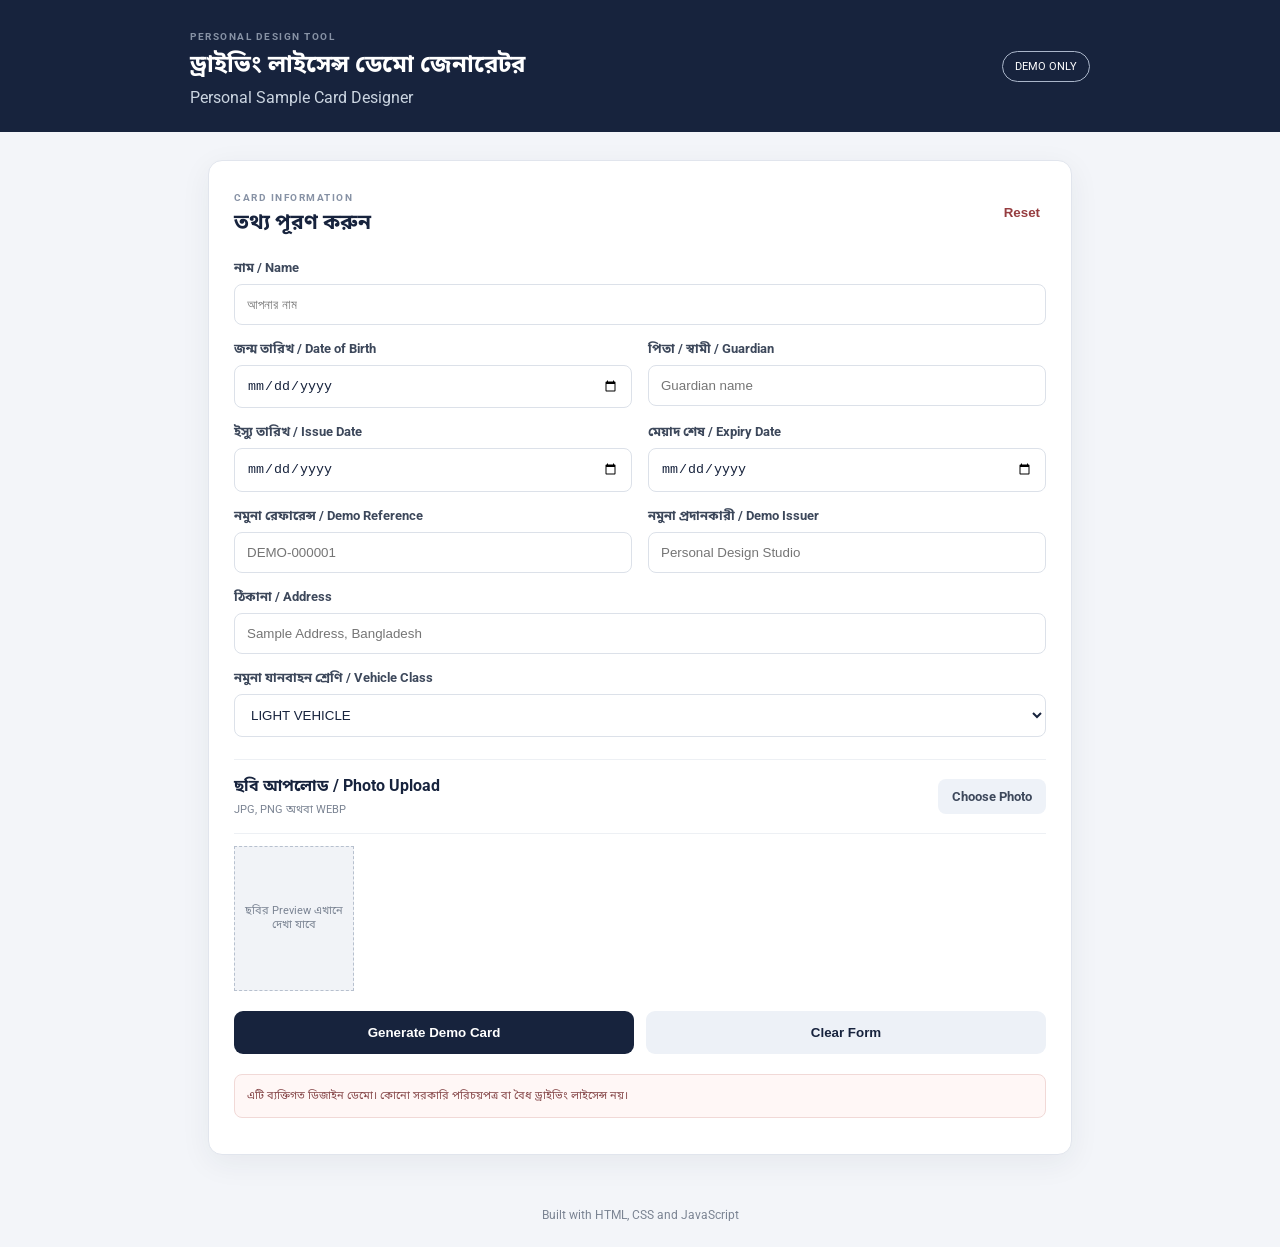
==== commit 46df44d5: "Update index.html for demo generator interface" ====
--- a/index.html
+++ b/index.html
@@ -1,147 +1,124 @@
-
 <!DOCTYPE html>
 <html lang="bn">
 <head>
-    <meta charset="UTF-8">
-    <meta name="viewport" content="width=device-width, initial-scale=1.0">
-    <title>DL Demo Studio</title>
-    <link rel="stylesheet" href="style.css">
+<meta charset="UTF-8">
+<meta name="viewport" content="width=device-width, initial-scale=1">
+<title>Driving License Demo Generator</title>
+<link rel="stylesheet" href="css/form.css">
+<link href="https://fonts.googleapis.com/css2?family=Noto+Sans+Bengali:wght@400;500;600;700&family=Roboto:wght@400;500;700&display=swap" rel="stylesheet">
 </head>
 <body>
 
 <header class="topbar">
-    <div>
-        <div class="eyebrow">PERSONAL DESIGN PROJECT</div>
-        <h1>DL Demo Studio</h1>
-        <p>নমুনা কার্ড ডিজাইন</p>
-    </div>
-    <span class="header-tag">DEMO ONLY</span>
+  <div>
+    <span class="eyebrow">PERSONAL DESIGN TOOL</span>
+    <h1>ড্রাইভিং লাইসেন্স ডেমো জেনারেটর</h1>
+    <p>Personal Sample Card Designer</p>
+  </div>
+  <span class="header-tag">DEMO ONLY</span>
 </header>
 
 <main class="layout">
-    <section class="panel">
+<section class="panel">
 
-        <div class="section-heading">
-            <div class="eyebrow">CARD INFORMATION</div>
-            <h2>ব্যক্তিগত তথ্য পূরণ করুন</h2>
-        </div>
+  <div class="section-heading">
+    <div>
+      <span class="eyebrow">CARD INFORMATION</span>
+      <h2>তথ্য পূরণ করুন</h2>
+    </div>
+    <button type="button" class="text-button" id="resetBtn">Reset</button>
+  </div>
 
-        <form id="licenseForm">
+  <form id="licenseForm">
 
-            <div class="form-grid">
+    <div class="form-grid">
 
-                <label class="full">
-                    নাম / Name
-                    <input type="text" id="name" required
-                           placeholder="নাম লিখুন">
-                </label>
+      <label class="full">
+        নাম / Name
+        <input name="name" id="name" required placeholder="আপনার নাম">
+      </label>
 
-                <label>
-                    জন্ম তারিখ / Date of Birth
-                    <input type="date" id="dob" required>
-                </label>
+      <label>
+        জন্ম তারিখ / Date of Birth
+        <input name="dob" id="dob" type="date" required>
+      </label>
 
-                <label>
-                    পিতা / স্বামী
-                    <input type="text" id="guardian" required
-                           placeholder="নাম লিখুন">
-                </label>
+      <label>
+        পিতা / স্বামী / Guardian
+        <input name="guardian" id="guardian" required placeholder="Guardian name">
+      </label>
 
-                <label>
-                    ইস্যু তারিখ / Issue Date
-                    <input type="date" id="issueDate" required>
-                </label>
+      <label>
+        ইস্যু তারিখ / Issue Date
+        <input name="issue" id="issue" type="date" required>
+      </label>
 
-                <label>
-                    মেয়াদ শেষ / Expiry Date
-                    <input type="date" id="expiryDate" required>
-                </label>
+      <label>
+        মেয়াদ শেষ / Expiry Date
+        <input name="expiry" id="expiry" type="date" required>
+      </label>
 
-                <label>
-                    রেফারেন্স নং / Demo Reference
-                    <input type="text" id="reference" required
-                           placeholder="DEMO-000001">
-                </label>
+      <label>
+        নমুনা রেফারেন্স / Demo Reference
+        <input name="reference" id="reference" placeholder="DEMO-000001" required>
+      </label>
 
-                <label>
-                    প্রদানকারী প্রতিষ্ঠান / Demo Issuer
-                    <input type="text" id="issuer" required
-                           placeholder="প্রতিষ্ঠানের নাম">
-                </label>
+      <label>
+        নমুনা প্রদানকারী / Demo Issuer
+        <input name="issuer" id="issuer" placeholder="Personal Design Studio" required>
+      </label>
 
-                <label class="full">
-                    ঠিকানা / Address
-                    <input type="text" id="address" required
-                           placeholder="সম্পূর্ণ ঠিকানা">
-                </label>
+      <label class="full">
+        ঠিকানা / Address
+        <input name="address" id="address" required placeholder="Sample Address, Bangladesh">
+      </label>
 
-                <label class="full">
-                    লাইসেন্স ক্লাস / Vehicle Class
-                    <input type="text" id="vehicleClass" required
-                           placeholder="LIGHT VEHICLE, MOTORCYCLE">
-                </label>
+      <label class="full">
+        নমুনা যানবাহন শ্রেণি / Vehicle Class
+        <select name="vehicle" id="vehicle">
+          <option value="LIGHT VEHICLE">LIGHT VEHICLE</option>
+          <option value="MOTORCYCLE">MOTORCYCLE</option>
+          <option value="LIGHT VEHICLE, MOTORCYCLE">LIGHT VEHICLE, MOTORCYCLE</option>
+          <option value="HEAVY VEHICLE">HEAVY VEHICLE</option>
+        </select>
+      </label>
 
-            </div>
+    </div>
 
-            <!-- PHOTO UPLOAD -->
+    <div class="upload-row">
+      <div>
+        <strong>ছবি আপলোড / Photo Upload</strong>
+        <small>JPG, PNG অথবা WEBP</small>
+      </div>
+      <label class="upload-button">
+        Choose Photo
+        <input type="file" id="photo" accept="image/jpeg,image/png,image/webp">
+      </label>
+    </div>
 
-            <div class="upload-row">
-                <div>
-                    <strong>ছবি আপলোড</strong>
-                    <small>JPG / PNG · সর্বোচ্চ ৩ MB</small>
-                </div>
+    <div class="photo-preview">
+      <img id="photoPreview" alt="Photo Preview" hidden>
+      <span id="photoPlaceholder">ছবির Preview এখানে দেখা যাবে</span>
+    </div>
 
-                <button type="button" class="upload-button" id="choosePhoto">
-                    ছবি নির্বাচন করুন
-                </button>
+    <div class="actions">
+      <button type="submit" class="primary">Generate Demo Card</button>
+      <button type="button" class="secondary" id="clearBtn">Clear Form</button>
+    </div>
 
-                <input
-                    type="file"
-                    id="photo"
-                    accept="image/jpeg,image/png"
-                    hidden
-                >
-            </div>
+  </form>
 
-            <!-- PHOTO PREVIEW -->
+  <p class="notice">
+    এটি ব্যক্তিগত ডিজাইন ডেমো। কোনো সরকারি পরিচয়পত্র বা বৈধ ড্রাইভিং লাইসেন্স নয়।
+  </p>
 
-            <div class="photo-preview">
-                <img id="photoPreview"
-                     class="hidden"
-                     alt="Photo Preview">
-
-                <p id="photoStatus">
-                    এখনো কোনো ছবি নির্বাচন করা হয়নি।
-                </p>
-            </div>
-
-            <div class="notice">
-                এটি সম্পূর্ণ ব্যক্তিগত ডিজাইন DEMO।
-                কোনো সরকারি ড্রাইভিং লাইসেন্স নয়।
-                পরিচয়, যাচাই অথবা গাড়ি চালানোর কাজে ব্যবহারযোগ্য নয়।
-            </div>
-
-            <div class="actions">
-
-                <button type="reset" class="secondary">
-                    Reset
-                </button>
-
-                <button type="submit" class="primary" id="generateBtn">
-                    Generate Demo Card →
-                </button>
-
-            </div>
-
-        </form>
-    </section>
+</section>
 </main>
 
 <footer>
-    DL Demo Studio · HTML · CSS · JavaScript
+  Built with HTML, CSS and JavaScript
 </footer>
 
-<script src="script.js"></script>
-
+<script src="js/form.js"></script>
 </body>
 </html>
--- a/css/form.css
+++ b/css/form.css
@@ -0,0 +1,250 @@
+* {
+  box-sizing: border-box;
+}
+
+:root {
+  --ink: #17233d;
+  --maroon: #963d40;
+  --line: #dce1e9;
+}
+
+body {
+  margin: 0;
+  background: #f3f5f9;
+  color: var(--ink);
+  font-family: Roboto, "Noto Sans Bengali", sans-serif;
+}
+
+.topbar {
+  background: #17233d;
+  color: white;
+  padding: 25px max(20px, calc((100% - 900px)/2));
+  display: flex;
+  justify-content: space-between;
+  align-items: center;
+  gap: 15px;
+}
+
+.topbar h1 {
+  font-size: 24px;
+  margin: 6px 0;
+}
+
+.topbar p {
+  color: #cbd5e1;
+  margin: 0;
+}
+
+.eyebrow {
+  font-size: 10px;
+  letter-spacing: 1.5px;
+  color: #8792a5;
+  font-weight: 700;
+}
+
+.header-tag {
+  border: 1px solid #aab6ca;
+  padding: 8px 12px;
+  border-radius: 20px;
+  font-size: 11px;
+  white-space: nowrap;
+}
+
+.layout {
+  max-width: 900px;
+  margin: 28px auto;
+  padding: 0 18px;
+}
+
+.panel {
+  background: white;
+  padding: 25px;
+  border: 1px solid #e1e5ed;
+  border-radius: 14px;
+  box-shadow: 0 8px 30px #1d2c4610;
+}
+
+.section-heading {
+  display: flex;
+  align-items: center;
+  justify-content: space-between;
+  margin-bottom: 22px;
+}
+
+.section-heading h2 {
+  font-size: 21px;
+  margin: 5px 0 0;
+}
+
+.text-button {
+  border: 0;
+  background: none;
+  color: var(--maroon);
+  font-weight: 700;
+  cursor: pointer;
+}
+
+.form-grid {
+  display: grid;
+  grid-template-columns: 1fr 1fr;
+  gap: 16px;
+}
+
+label {
+  display: flex;
+  flex-direction: column;
+  gap: 7px;
+  font-size: 13px;
+  font-weight: 700;
+  color: #3d485b;
+}
+
+.full {
+  grid-column: 1 / -1;
+}
+
+input:not([type=file]),
+select {
+  width: 100%;
+  padding: 12px;
+  border: 1px solid var(--line);
+  border-radius: 8px;
+  outline: none;
+  background: white;
+  color: var(--ink);
+  font: 13px inherit;
+}
+
+input:focus,
+select:focus {
+  border-color: #667da5;
+  box-shadow: 0 0 0 3px #667da51a;
+}
+
+.upload-row {
+  margin: 22px 0 12px;
+  padding: 16px 0;
+  border-top: 1px solid #edf0f4;
+  border-bottom: 1px solid #edf0f4;
+  display: flex;
+  justify-content: space-between;
+  align-items: center;
+  gap: 12px;
+}
+
+.upload-row strong,
+.upload-row small {
+  display: block;
+}
+
+.upload-row small {
+  color: #7b8493;
+  margin-top: 5px;
+  font-size: 11px;
+}
+
+.upload-button {
+  background: #eef2f8;
+  padding: 10px 14px;
+  border-radius: 8px;
+  cursor: pointer;
+}
+
+.upload-button input {
+  display: none;
+}
+
+.photo-preview {
+  width: 120px;
+  height: 145px;
+  background: #f1f3f7;
+  border: 1px dashed #b7c0ce;
+  display: flex;
+  align-items: center;
+  justify-content: center;
+  overflow: hidden;
+  margin-bottom: 20px;
+  text-align: center;
+  padding: 8px;
+  font-size: 11px;
+  color: #7b8493;
+}
+
+.photo-preview img {
+  width: 100%;
+  height: 100%;
+  object-fit: cover;
+}
+
+.actions {
+  display: flex;
+  gap: 12px;
+}
+
+.actions button {
+  flex: 1;
+  border: 0;
+  border-radius: 9px;
+  padding: 14px;
+  font-weight: 700;
+  cursor: pointer;
+}
+
+.primary {
+  background: #17233d;
+  color: white;
+}
+
+.secondary {
+  background: #edf1f7;
+  color: #17233d;
+}
+
+.notice {
+  background: #fff7f6;
+  color: #87484a;
+  border: 1px solid #f1d9d7;
+  padding: 12px;
+  font-size: 11px;
+  line-height: 1.7;
+  border-radius: 8px;
+  margin-top: 20px;
+}
+
+footer {
+  text-align: center;
+  color: #7b8493;
+  font-size: 12px;
+  padding: 25px;
+}
+
+@media(max-width:600px) {
+  .topbar {
+    padding: 20px;
+  }
+
+  .topbar h1 {
+    font-size: 19px;
+  }
+
+  .layout {
+    margin: 15px auto;
+    padding: 0 12px;
+  }
+
+  .panel {
+    padding: 17px;
+  }
+
+  .form-grid {
+    grid-template-columns: 1fr;
+  }
+
+  .full {
+    grid-column: auto;
+  }
+
+  .actions {
+    flex-direction: column;
+  }
+}
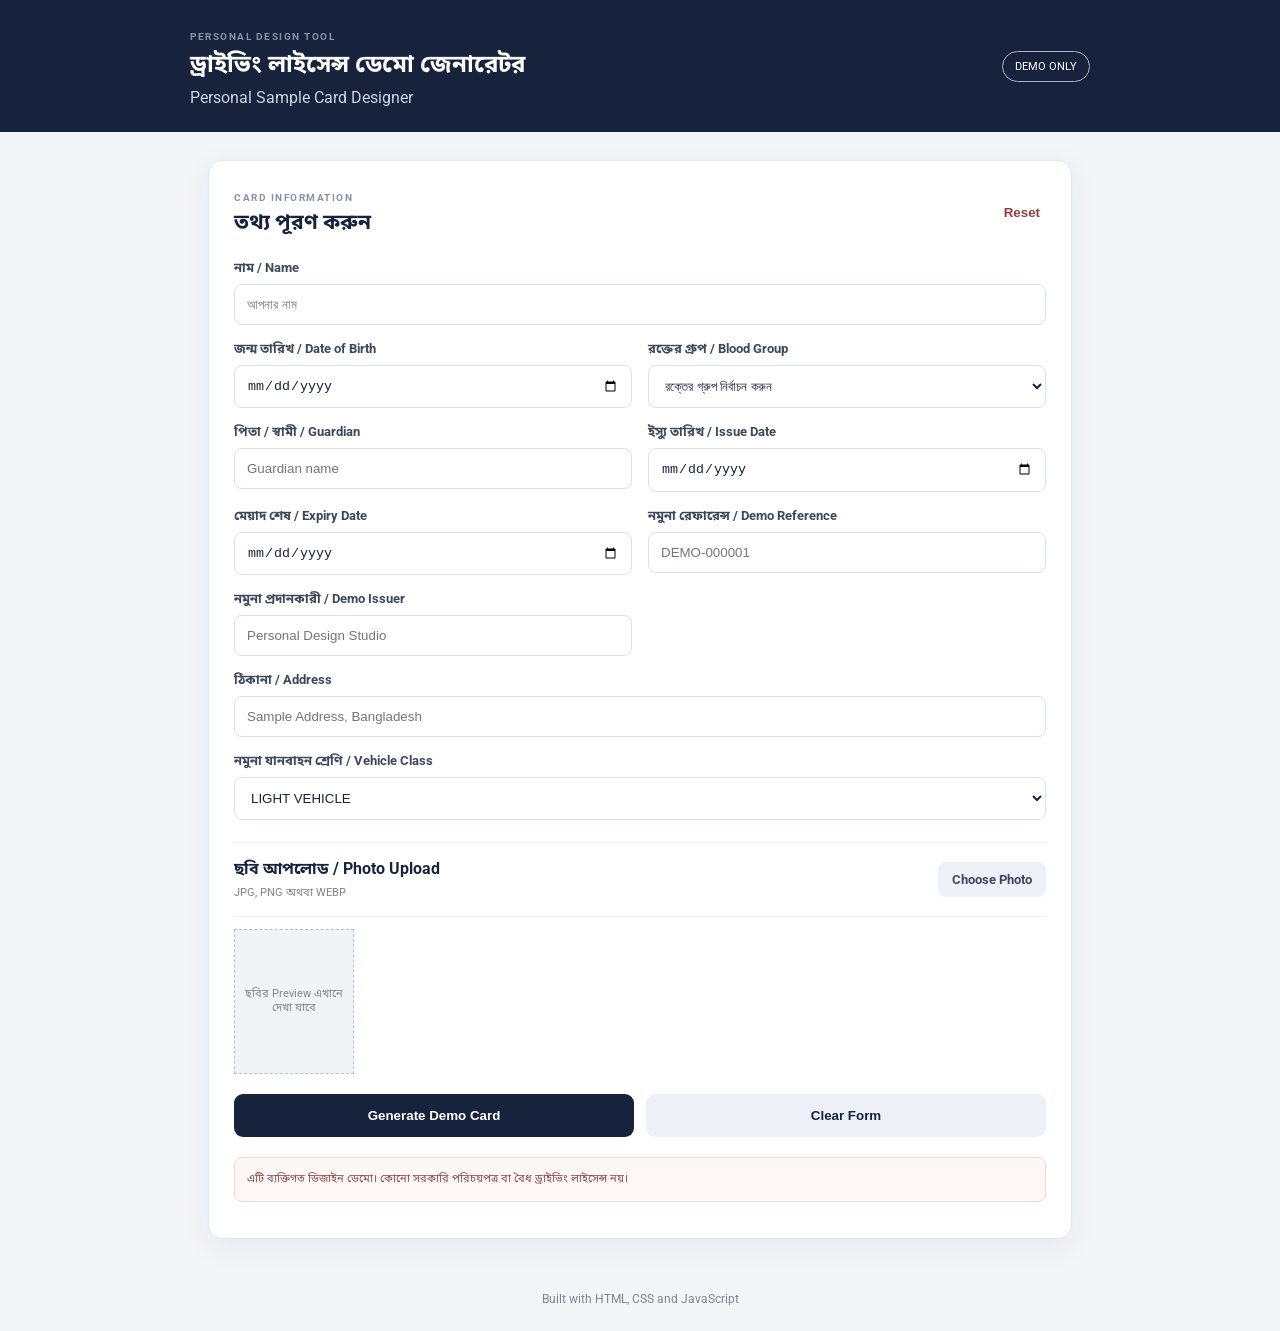
==== commit d7e8e061: "Add blood group selection to index.html Added a blood group selection dropdown to the form." ====
--- a/index.html
+++ b/index.html
@@ -41,6 +41,21 @@
       <label>
         জন্ম তারিখ / Date of Birth
         <input name="dob" id="dob" type="date" required>
+      </label>
+
+      <label>
+        রক্তের গ্রুপ / Blood Group
+        <select name="bloodGroup" id="bloodGroup" required>
+          <option value="">রক্তের গ্রুপ নির্বাচন করুন</option>
+          <option value="A+">A+</option>
+          <option value="A-">A-</option>
+          <option value="B+">B+</option>
+          <option value="B-">B-</option>
+          <option value="AB+">AB+</option>
+          <option value="AB-">AB-</option>
+          <option value="O+">O+</option>
+          <option value="O-">O-</option>
+        </select>
       </label>
 
       <label>
